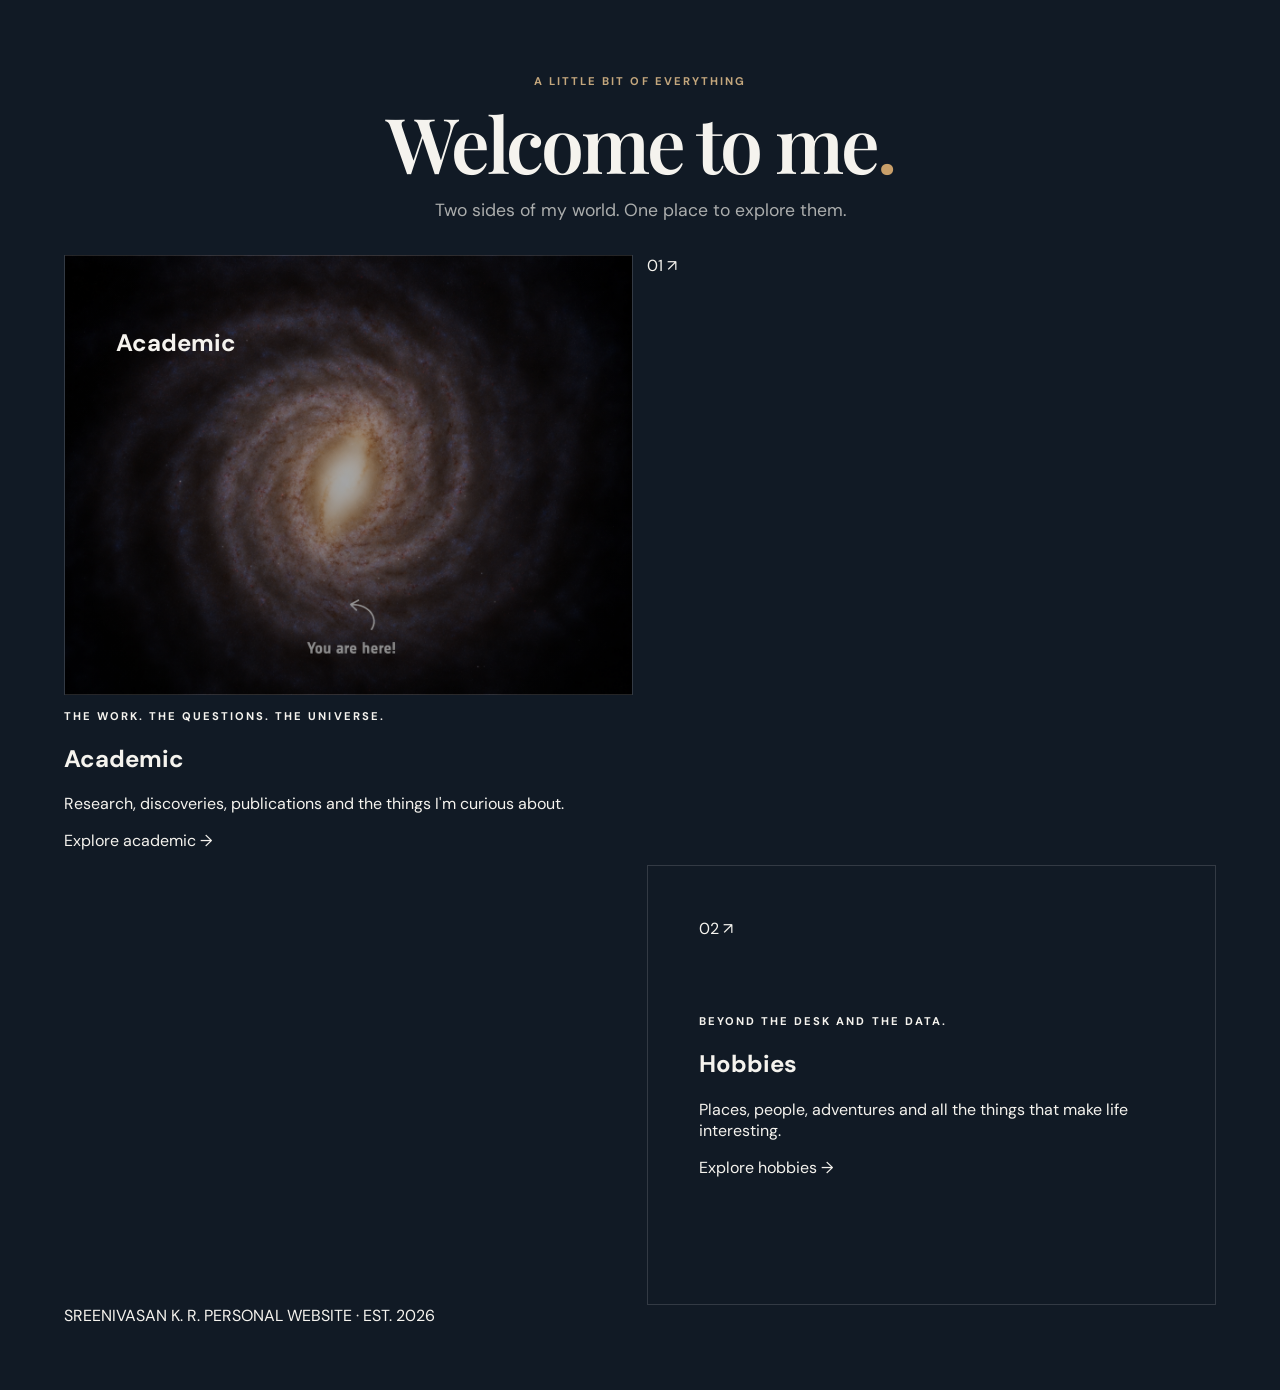
==== index.html @ 17b27338 "Update index.html" ====
<!DOCTYPE html>
<html lang="en">

<head>
    <meta charset="UTF-8">
    <meta name="viewport" content="width=device-width, initial-scale=1.0">

    <title>Welcome to me — Sreenivasan K. R.</title>

    <link rel="preconnect" href="https://fonts.googleapis.com">
    <link rel="preconnect" href="https://fonts.gstatic.com" crossorigin>

    <link href="https://fonts.googleapis.com/css2?family=DM+Sans:wght@400;500;600;700&family=Playfair+Display:wght@500;600&display=swap" rel="stylesheet">

    <link rel="stylesheet" href="style.css">
</head>

<body class="landing">

    <main class="welcome">

        <!-- Welcome heading -->

        <header class="welcome-heading">

            <p class="eyebrow">A little bit of everything</p>

            <h1>Welcome to me<span>.</span></h1>

            <p class="intro">
                Two sides of my world. One place to explore them.
            </p>

        </header>


        <!-- Two main sections -->

        <section class="choices">

            <!-- Academic section -->

            <a class="choice academic-choice" href="academic.html">

                <h2 class="academic-title">Academic</h2>

                </a>

                <div class="choice-top">
                    <span class="choice-number">01</span>
                    <span class="choice-arrow">↗</span>
                </div>

                <div class="choice-copy">

                    <p class="eyebrow">
                        The work. The questions. The universe.
                    </p>

                    <h2>Academic</h2>

                    <p>
                        Research, discoveries, publications
                        and the things I'm curious about.
                    </p>

                    <span class="explore">
                        Explore academic →
                    </span>

                </div>

                <div class="orbit orbit-one"></div>
                <div class="orbit orbit-two"></div>

            </a>


            <!-- Hobbies section -->

            <a class="choice hobbies-choice" href="hobbies.html">

                <div class="choice-top">
                    <span class="choice-number">02</span>
                    <span class="choice-arrow">↗</span>
                </div>

                <div class="choice-copy">

                    <p class="eyebrow">
                        Beyond the desk and the data.
                    </p>

                    <h2>Hobbies</h2>

                    <p>
                        Places, people, adventures and all
                        the things that make life interesting.
                    </p>

                    <span class="explore">
                        Explore hobbies →
                    </span>

                </div>

                <div class="sun"></div>

            </a>

        </section>


        <!-- Footer -->

        <footer class="landing-footer">

            <span>SREENIVASAN K. R.</span>

            <span>PERSONAL WEBSITE · EST. 2026</span>

        </footer>

    </main>

</body>
</html>
---- style.css ----
/* =================================
   GENERAL SETTINGS
================================= */

* {
    box-sizing: border-box;
}

:root {
    --ink: #f5f3ee;
    --muted: rgba(245,243,238,.68);

    --serif: "Playfair Display", Georgia, serif;
    --sans: "DM Sans", Arial, sans-serif;
}

html {
    min-height: 100%;
}

body {
    margin: 0;
    font-family: var(--sans);
}

a {
    color: inherit;
}


/* =================================
   WELCOME PAGE
================================= */

.landing {
    min-height: 100vh;
    color: var(--ink);
    background: #111a25;
}

.welcome {
    max-width: 1500px;
    min-height: 100vh;
    margin: auto;
    padding: clamp(28px,5vw,72px);

    display: flex;
    flex-direction: column;
}


/* Welcome heading */

.welcome-heading {
    text-align: center;
    padding: 10px 0 34px;
}

.eyebrow {
    margin: 0 0 14px;

    font-size: .7rem;
    font-weight: 700;
    letter-spacing: .18em;
    text-transform: uppercase;
}

.welcome-heading .eyebrow {
    color: #c4a77d;
}

.welcome-heading h1 {
    margin: 0;

    font: 600 clamp(2.7rem,6vw,5.2rem)/1.05 var(--serif);

    letter-spacing: -.04em;
}

.welcome-heading h1 span {
    color: #c99f69;
}

.intro {
    margin: 16px 0 0;

    color: var(--muted);

    font-size: clamp(.95rem,1.5vw,1.1rem);
}


/* =================================
   ACADEMIC AND HOBBIES PANELS
================================= */

.choices {
    flex: 1;

    display: grid;
    grid-template-columns: 1fr 1fr;

    min-height: 470px;

    gap: 14px;
}

.choice {
    position: relative;
    isolation: isolate;
    overflow: hidden;

    display: flex;
    flex-direction: column;
    justify-content: space-between;

    min-height: 440px;

    padding: clamp(25px,4vw,54px);

    text-decoration: none;

    border: 1px solid rgba(255,255,255,.14);

    transition: transform .35s ease,
                border-color .35s ease;
}

.choice:hover {
    transform: translateY(-5px);

    border-color: rgba(255,255,255,.5);
}


/* Academic background */

.academic-choice {

    background-image:
        linear-gradient(
            rgba(0, 0, 0, 0.25),
            rgba(0, 0, 0, 0.45)
        ),
        url("./milkyway.jpeg");

    background-size: cover;
    background-position: center;
    background-repeat: no-repeat;

.academic-choice .orbit{
    display: none;
}

/* Hobbies background */

.hobbies-choice {

    background:
        radial-gradient(
            ellipse at 80% 15%,
            rgba(230,177,112,.36),
            transparent 34%
        ),
        linear-gradient(
            135deg,
            #45534c,
            #253a37 70%,
            #1a2c2d
        );

}


/* Panel headings */

.choice-top {

    display: flex;
    justify-content: space-between;

    color: rgba(255,255,255,.62);

    font-size: .78rem;
    letter-spacing: .1em;

}

.choice-arrow {
    font-size: 1.5rem;
    transition: transform .3s;
}

.choice:hover .choice-arrow {
    transform: translate(4px,-4px);
}


/* Panel text */

.choice-copy {
    position: relative;
    z-index: 2;

    max-width: 440px;
}

.choice-copy .eyebrow {
    color: rgba(255,255,255,.66);
}

.choice-copy h2 {

    margin: 0 0 14px;

    font: 500 clamp(2.6rem,5vw,4.5rem)/1 var(--serif);

    letter-spacing: -.035em;

}

.choice-copy > p:not(.eyebrow) {

    max-width: 340px;

    color: rgba(255,255,255,.75);

    line-height: 1.7;

}


/* Explore link */

.explore {

    display: inline-block;

    margin-top: 22px;

    padding-bottom: 7px;

    border-bottom: 1px solid rgba(255,255,255,.55);

    font-size: .85rem;
    font-weight: 600;

}

.explore span {
    margin-left: 12px;
}


/* Decorative elements */

.orbit {

    position: absolute;
    z-index: -1;

    border: 1px solid rgba(207,222,235,.16);

    border-radius: 50%;

    width: 360px;
    height: 360px;

    right: -90px;
    top: 15%;

    transform: rotate(-25deg) scaleY(.45);

}

.orbit-two {

    width: 500px;
    height: 500px;

    right: -160px;
    top: 4%;

}

.sun {

    position: absolute;
    z-index: -1;

    width: 310px;
    height: 310px;

    border-radius: 50%;

    right: -65px;
    top: 12%;

    background:
        radial-gradient(
            circle at 35% 35%,
            rgba(255,226,179,.55),
            rgba(213,155,98,.12) 55%,
            transparent 70%
        );

    filter: blur(1px);

}


/* =================================
   FOOTER
================================= */

.landing-footer {

    display: flex;
    justify-content: space-between;

    gap: 20px;

    padding-top: 25px;

    color: rgba(255,255,255,.42);

    font-size: .62rem;
    letter-spacing: .15em;

}


/* =================================
   INNER PAGES
================================= */

.inner-page {

    min-height: 100vh;

    color: #252c2e;

    background: #f4f1e9;

}

.academic-page {
    --accent: #496b83;
}

.hobbies-page {

    --accent: #8a7657;

    background: #f2eee5;

}


/* Navigation */

.site-nav {

    max-width: 1200px;

    margin: auto;

    padding: 28px 6vw;

    display: flex;
    justify-content: space-between;
    align-items: center;

    border-bottom: 1px solid rgba(37,44,46,.13);

}

.wordmark {

    font: 600 1.2rem var(--serif);

    text-decoration: none;

    letter-spacing: .04em;

}

.wordmark span {
    color: #c99f69;
}

.site-nav div {

    display: flex;

    gap: 28px;

}

.site-nav div a {

    font-size: .83rem;

    text-decoration: none;

    color: #626a68;

}

.site-nav div a[aria-current="page"] {

    color: #1d292d;

    border-bottom: 1px solid var(--accent);

    padding-bottom: 5px;

}


/* =================================
   MAIN CONTENT
================================= */

.inner-main {

    max-width: 1050px;

    margin: auto;

    padding: clamp(55px,9vw,110px) 6vw 70px;

}

.inner-main > .eyebrow {
    color: var(--accent);
}

.inner-main h1 {

    margin: 0 0 24px;

    font: 500 clamp(3.4rem,8vw,6.5rem)/.98 var(--serif);

    letter-spacing: -.05em;

}

.inner-main h1 em {

    color: var(--accent);

    font-weight: 500;

}

.lead {

    max-width: 650px;

    color: #626a68;

    font-size: clamp(1.05rem,2vw,1.25rem);

    line-height: 1.75;

}

.rule {

    height: 1px;

    background: rgba(37,44,46,.16);

    margin: 55px 0 42px;

}


/* =================================
   ACADEMIC CONTENT
================================= */

.content-grid {

    display: grid;

    grid-template-columns: 1fr 1fr;

    gap: 50px 70px;

}

.content-grid article > .eyebrow {

    color: var(--accent);

    font-size: .65rem;

}

.content-grid h2 {

    margin-bottom: 12px;

    font: 500 1.8rem var(--serif);

}

.content-grid article p:not(.eyebrow) {

    color: #69716e;

    line-height: 1.75;

}

.content-grid ul {

    color: #69716e;

    line-height: 2;

}


/* Links */

.text-link {

    display: inline-block;

    color: #405f73;

    text-decoration: none;

    border-bottom: 1px solid #9aa9ae;

    padding-bottom: 4px;

    font-size: .86rem;

}

.link-row {

    display: flex;

    flex-wrap: wrap;

    gap: 18px;

}

.back-link {

    display: inline-block;

    margin-top: 65px;

    color: #333d3d;

    text-decoration: none;

    border-bottom: 1px solid #9aa9ae;

    padding-bottom: 4px;

    font-size: .86rem;

}


/* =================================
   HOBBIES CONTENT
================================= */

.hobby-grid {

    display: grid;

    grid-template-columns: 1fr 1fr;

    gap: 14px;

}

.hobby-card {

    min-height: 220px;

    padding: 28px;

    display: flex;
    flex-direction: column;
    align-items: flex-start;
    justify-content: flex-end;

    background: #e6e1d6;

}

.hobby-card:nth-child(2) {
    background: #dce3dc;
}

.hobby-card:nth-child(3) {
    background: #e6ddd2;
}

.hobby-card:nth-child(4) {
    background: #dfe2e1;
}

.hobby-card > span {

    margin-bottom: auto;

    color: #8b8c7f;

    font-size: .72rem;

    letter-spacing: .12em;

}

.hobby-card h2 {

    margin-top: 28px;

    font: 500 1.8rem var(--serif);

}

.hobby-card p {

    max-width: 340px;

    margin-bottom: 0;

    color: #69716e;

    line-height: 1.75;

}

.small-note {

    margin-top: 30px;

    color: #7a817b;

    font-size: .88rem;

}


/* =================================
   INNER PAGE FOOTER
================================= */

.inner-footer {

    max-width: 1200px;

    margin: auto;

    padding: 25px 6vw 35px;

    display: flex;
    justify-content: space-between;

    color: #858b84;

    font-size: .63rem;

    letter-spacing: .15em;

}


/* =================================
   MOBILE RESPONSIVENESS
================================= */

@media (max-width: 700px) {

    .welcome {
        padding: 34px 18px 22px;
    }

    .welcome-heading {
        padding-bottom: 25px;
    }

    .choices {

        grid-template-columns: 1fr;

        min-height: auto;

    }

    .choice {

        min-height: 340px;

        padding: 26px;

    }

    .landing-footer {
        font-size: .52rem;
    }

    .content-grid,
    .hobby-grid {

        grid-template-columns: 1fr;

        gap: 30px;

    }

    .inner-main {
        padding-top: 65px;
    }

    .site-nav {
        padding: 22px 6vw;
    }

    .site-nav div {
        gap: 16px;
    }

    .inner-footer {
        font-size: .52rem;
    }

}
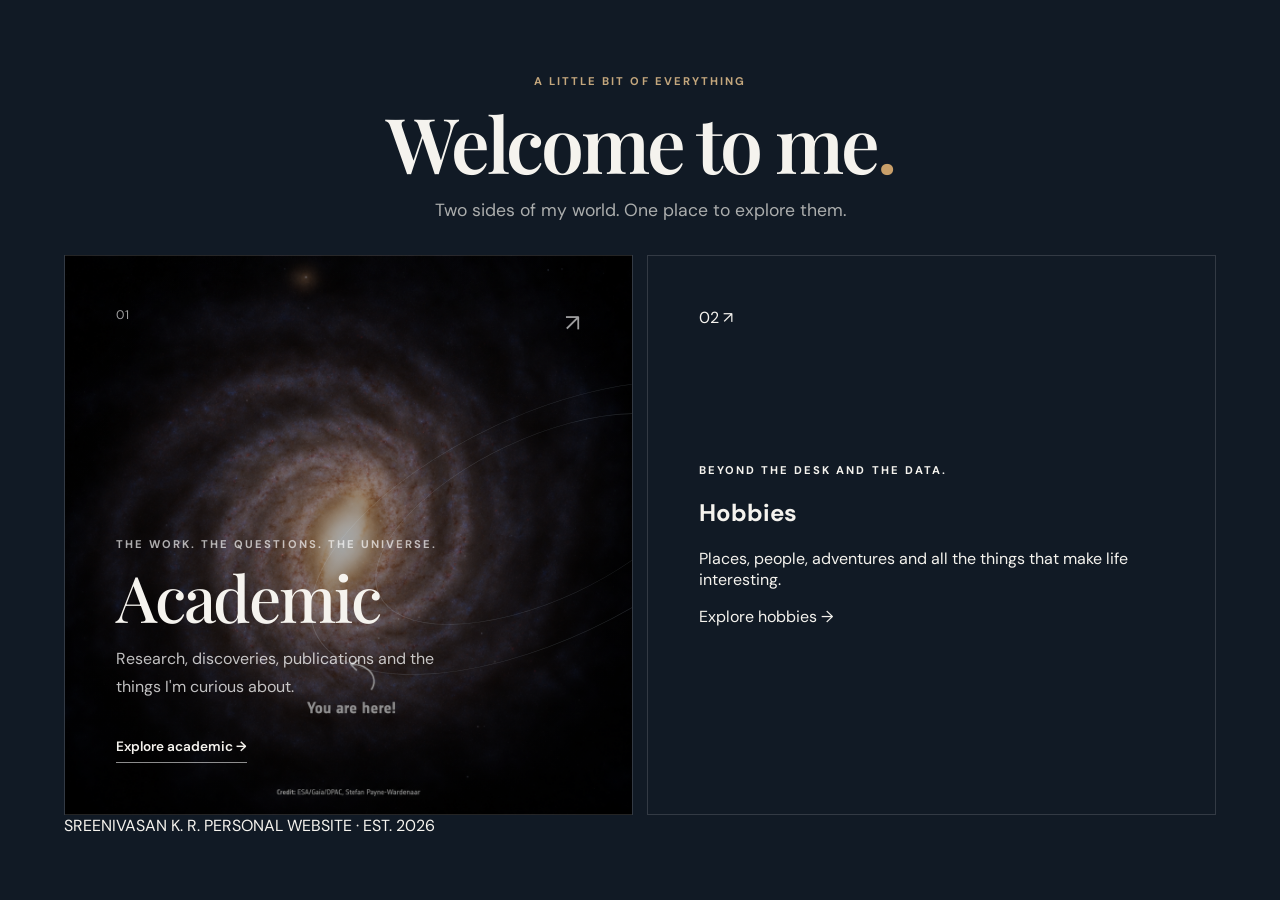
==== commit 9c5b88d1: "Update index.html" ====
--- a/index.html
+++ b/index.html
@@ -40,11 +40,7 @@
 
             <!-- Academic section -->
 
-            <a class="choice academic-choice" href="academic.html">
-
-                <h2 class="academic-title">Academic</h2>
-
-                </a>
+           <a class="choice academic-choice" href="academic.html">
 
                 <div class="choice-top">
                     <span class="choice-number">01</span>
--- a/style.css
+++ b/style.css
@@ -124,12 +124,6 @@
 
     transition: transform .35s ease,
                 border-color .35s ease;
-}
-
-.choice:hover {
-    transform: translateY(-5px);
-
-    border-color: rgba(255,255,255,.5);
 }
 
 
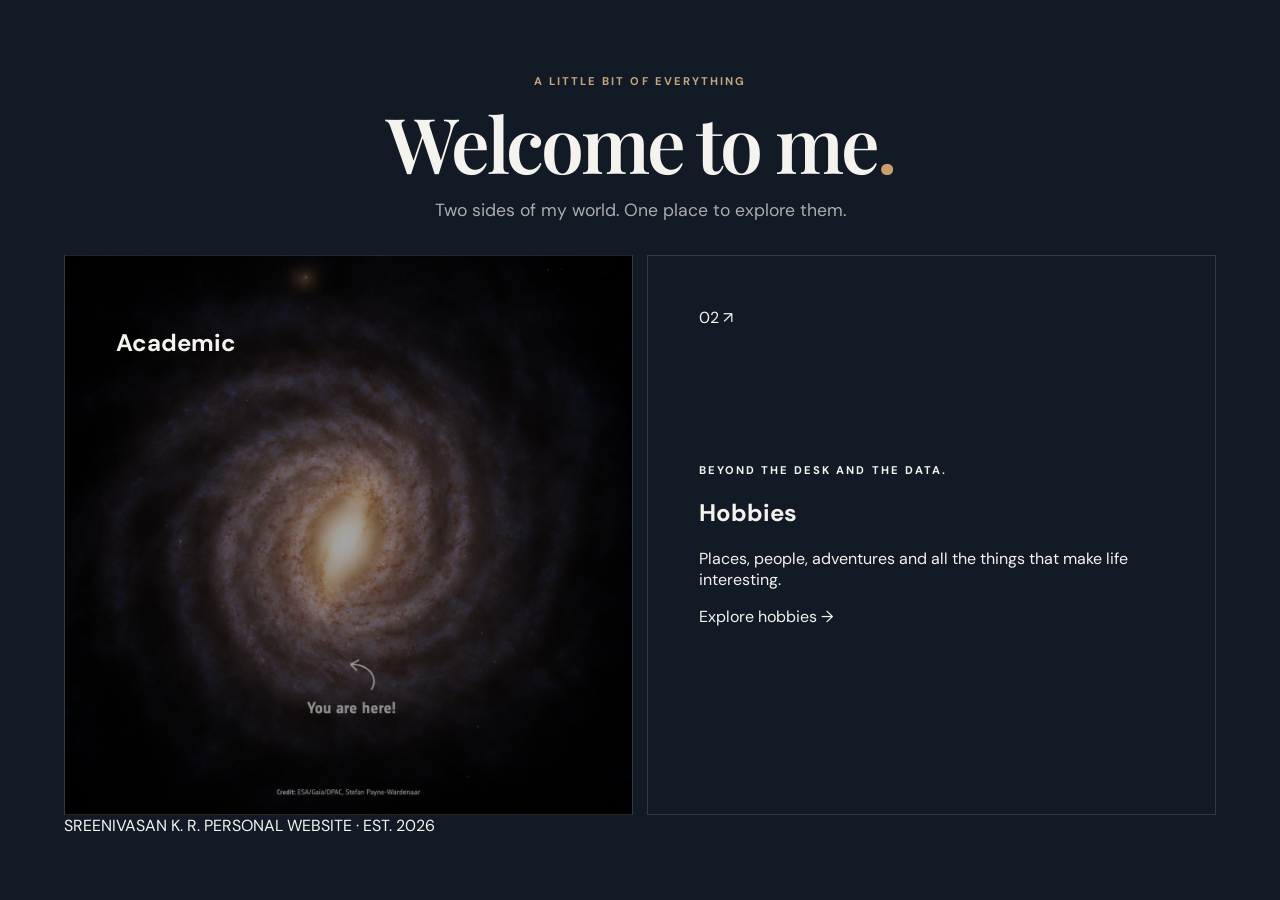
==== commit 02f908d6: "Update index.html" ====
--- a/index.html
+++ b/index.html
@@ -40,34 +40,9 @@
 
             <!-- Academic section -->
 
-           <a class="choice academic-choice" href="academic.html">
+          <a class="choice academic-choice" href="academic.html">
 
-                <div class="choice-top">
-                    <span class="choice-number">01</span>
-                    <span class="choice-arrow">↗</span>
-                </div>
-
-                <div class="choice-copy">
-
-                    <p class="eyebrow">
-                        The work. The questions. The universe.
-                    </p>
-
-                    <h2>Academic</h2>
-
-                    <p>
-                        Research, discoveries, publications
-                        and the things I'm curious about.
-                    </p>
-
-                    <span class="explore">
-                        Explore academic →
-                    </span>
-
-                </div>
-
-                <div class="orbit orbit-one"></div>
-                <div class="orbit orbit-two"></div>
+            <h2 class="academic-title">Academic</h2>
 
             </a>
 
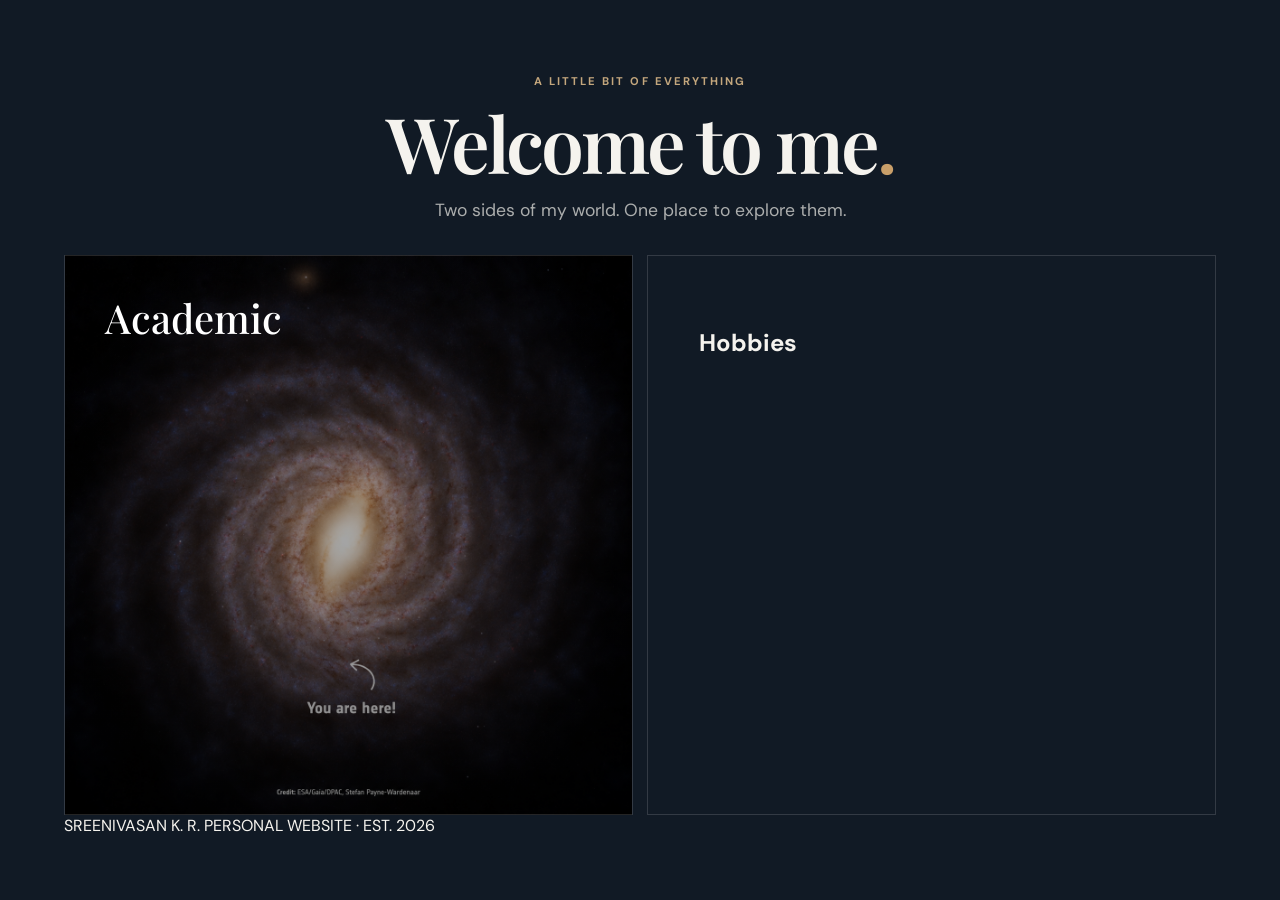
==== commit fdaf8ec6: "Update index.html" ====
--- a/index.html
+++ b/index.html
@@ -49,35 +49,11 @@
 
             <!-- Hobbies section -->
 
-            <a class="choice hobbies-choice" href="hobbies.html">
+           <a class="choice hobbies-choice" href="hobbies.html">
 
-                <div class="choice-top">
-                    <span class="choice-number">02</span>
-                    <span class="choice-arrow">↗</span>
-                </div>
+                <h2 class="hobbies-title">Hobbies</h2>
 
-                <div class="choice-copy">
-
-                    <p class="eyebrow">
-                        Beyond the desk and the data.
-                    </p>
-
-                    <h2>Hobbies</h2>
-
-                    <p>
-                        Places, people, adventures and all
-                        the things that make life interesting.
-                    </p>
-
-                    <span class="explore">
-                        Explore hobbies →
-                    </span>
-
-                </div>
-
-                <div class="sun"></div>
-
-            </a>
+        </a>
 
         </section>
 
--- a/style.css
+++ b/style.css
@@ -145,7 +145,24 @@
 .academic-choice .orbit{
     display: none;
 }
-
+.academic-title {
+    position: absolute;
+    top: 35px;
+    left: 40px;
+
+    margin: 0;
+
+    font-family: var(--serif);
+    font-size: 2.5rem;
+    font-weight: 500;
+    color: white;
+
+    z-index: 2;
+}
+
+.academic-choice .orbit {
+    display: none;
+}
 /* Hobbies background */
 
 .hobbies-choice {
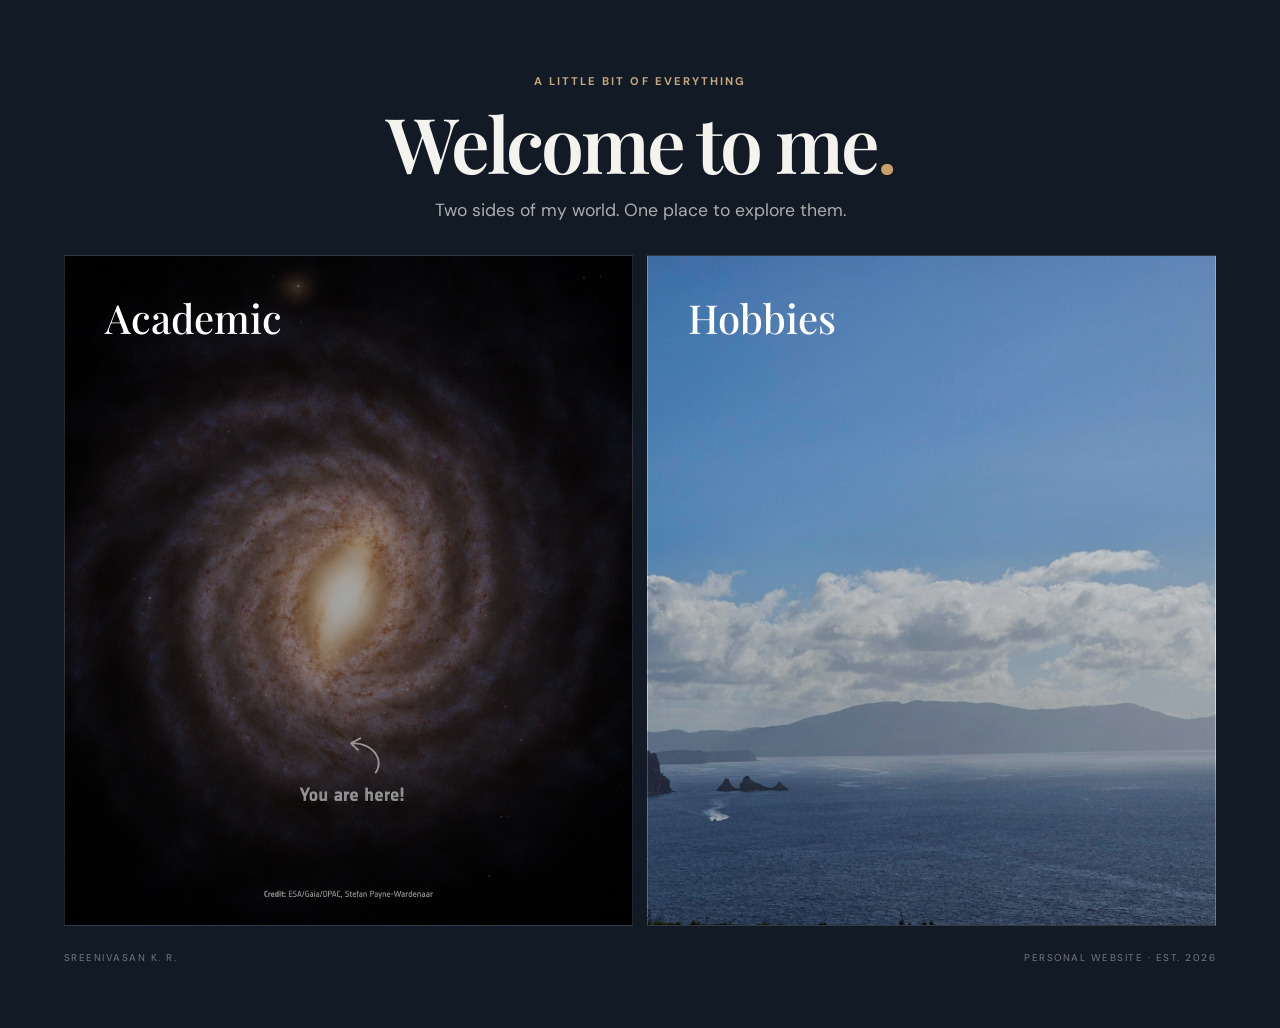
==== commit e447ffdb: "Update index.html" ====
--- a/index.html
+++ b/index.html
@@ -19,8 +19,6 @@
 
     <main class="welcome">
 
-        <!-- Welcome heading -->
-
         <header class="welcome-heading">
 
             <p class="eyebrow">A little bit of everything</p>
@@ -33,32 +31,21 @@
 
         </header>
 
-
-        <!-- Two main sections -->
-
         <section class="choices">
 
-            <!-- Academic section -->
+            <!-- Academic -->
 
-          <a class="choice academic-choice" href="academic.html">
-
-            <h2 class="academic-title">Academic</h2>
-
+            <a class="choice academic-choice" href="academic.html">
+                <h2 class="academic-title">Academic</h2>
             </a>
 
+            <!-- Hobbies -->
 
-            <!-- Hobbies section -->
-
-           <a class="choice hobbies-choice" href="hobbies.html">
-
+            <a class="choice hobbies-choice" href="hobbies.html">
                 <h2 class="hobbies-title">Hobbies</h2>
-
-        </a>
+            </a>
 
         </section>
-
-
-        <!-- Footer -->
 
         <footer class="landing-footer">
 
--- a/style.css
+++ b/style.css
@@ -1,3 +1,4 @@
+```css
 /* =================================
    GENERAL SETTINGS
 ================================= */
@@ -126,8 +127,16 @@
                 border-color .35s ease;
 }
 
-
-/* Academic background */
+.choice:hover {
+    transform: translateY(-5px);
+
+    border-color: rgba(255,255,255,.5);
+}
+
+
+/* =================================
+   ACADEMIC BACKGROUND
+================================= */
 
 .academic-choice {
 
@@ -142,11 +151,15 @@
     background-position: center;
     background-repeat: no-repeat;
 
-.academic-choice .orbit{
-    display: none;
-}
+}
+
+
+/* Academic heading */
+
 .academic-title {
+
     position: absolute;
+
     top: 35px;
     left: 40px;
 
@@ -155,180 +168,72 @@
     font-family: var(--serif);
     font-size: 2.5rem;
     font-weight: 500;
+
     color: white;
 
     z-index: 2;
-}
+
+}
+
+
+/* Remove decorative orbits */
 
 .academic-choice .orbit {
     display: none;
 }
-/* Hobbies background */
+
+
+/* =================================
+   HOBBIES BACKGROUND
+================================= */
 
 .hobbies-choice {
 
-    background:
-        radial-gradient(
-            ellipse at 80% 15%,
-            rgba(230,177,112,.36),
-            transparent 34%
+    background-image:
+        linear-gradient(
+            rgba(0, 0, 0, 0.15),
+            rgba(0, 0, 0, 0.25)
         ),
-        linear-gradient(
-            135deg,
-            #45534c,
-            #253a37 70%,
-            #1a2c2d
-        );
-
-}
-
-
-/* Panel headings */
-
-.choice-top {
+        url("./3capes.jpeg");
+
+    background-size: cover;
+    background-position: center;
+    background-repeat: no-repeat;
+
+}
+
+
+/* Hobbies heading */
+
+.hobbies-title {
+
+    position: absolute;
+
+    top: 35px;
+    left: 40px;
+
+    margin: 0;
+
+    font-family: var(--serif);
+    font-size: 2.5rem;
+    font-weight: 500;
+
+    color: white;
+
+    z-index: 2;
+
+}
+
+
+/* =================================
+   FOOTER
+================================= */
+
+.landing-footer {
 
     display: flex;
     justify-content: space-between;
 
-    color: rgba(255,255,255,.62);
-
-    font-size: .78rem;
-    letter-spacing: .1em;
-
-}
-
-.choice-arrow {
-    font-size: 1.5rem;
-    transition: transform .3s;
-}
-
-.choice:hover .choice-arrow {
-    transform: translate(4px,-4px);
-}
-
-
-/* Panel text */
-
-.choice-copy {
-    position: relative;
-    z-index: 2;
-
-    max-width: 440px;
-}
-
-.choice-copy .eyebrow {
-    color: rgba(255,255,255,.66);
-}
-
-.choice-copy h2 {
-
-    margin: 0 0 14px;
-
-    font: 500 clamp(2.6rem,5vw,4.5rem)/1 var(--serif);
-
-    letter-spacing: -.035em;
-
-}
-
-.choice-copy > p:not(.eyebrow) {
-
-    max-width: 340px;
-
-    color: rgba(255,255,255,.75);
-
-    line-height: 1.7;
-
-}
-
-
-/* Explore link */
-
-.explore {
-
-    display: inline-block;
-
-    margin-top: 22px;
-
-    padding-bottom: 7px;
-
-    border-bottom: 1px solid rgba(255,255,255,.55);
-
-    font-size: .85rem;
-    font-weight: 600;
-
-}
-
-.explore span {
-    margin-left: 12px;
-}
-
-
-/* Decorative elements */
-
-.orbit {
-
-    position: absolute;
-    z-index: -1;
-
-    border: 1px solid rgba(207,222,235,.16);
-
-    border-radius: 50%;
-
-    width: 360px;
-    height: 360px;
-
-    right: -90px;
-    top: 15%;
-
-    transform: rotate(-25deg) scaleY(.45);
-
-}
-
-.orbit-two {
-
-    width: 500px;
-    height: 500px;
-
-    right: -160px;
-    top: 4%;
-
-}
-
-.sun {
-
-    position: absolute;
-    z-index: -1;
-
-    width: 310px;
-    height: 310px;
-
-    border-radius: 50%;
-
-    right: -65px;
-    top: 12%;
-
-    background:
-        radial-gradient(
-            circle at 35% 35%,
-            rgba(255,226,179,.55),
-            rgba(213,155,98,.12) 55%,
-            transparent 70%
-        );
-
-    filter: blur(1px);
-
-}
-
-
-/* =================================
-   FOOTER
-================================= */
-
-.landing-footer {
-
-    display: flex;
-    justify-content: space-between;
-
     gap: 20px;
 
     padding-top: 25px;
@@ -351,402 +256,4 @@
 
     color: #252c2e;
 
-    background: #f4f1e9;
-
-}
-
-.academic-page {
-    --accent: #496b83;
-}
-
-.hobbies-page {
-
-    --accent: #8a7657;
-
-    background: #f2eee5;
-
-}
-
-
-/* Navigation */
-
-.site-nav {
-
-    max-width: 1200px;
-
-    margin: auto;
-
-    padding: 28px 6vw;
-
-    display: flex;
-    justify-content: space-between;
-    align-items: center;
-
-    border-bottom: 1px solid rgba(37,44,46,.13);
-
-}
-
-.wordmark {
-
-    font: 600 1.2rem var(--serif);
-
-    text-decoration: none;
-
-    letter-spacing: .04em;
-
-}
-
-.wordmark span {
-    color: #c99f69;
-}
-
-.site-nav div {
-
-    display: flex;
-
-    gap: 28px;
-
-}
-
-.site-nav div a {
-
-    font-size: .83rem;
-
-    text-decoration: none;
-
-    color: #626a68;
-
-}
-
-.site-nav div a[aria-current="page"] {
-
-    color: #1d292d;
-
-    border-bottom: 1px solid var(--accent);
-
-    padding-bottom: 5px;
-
-}
-
-
-/* =================================
-   MAIN CONTENT
-================================= */
-
-.inner-main {
-
-    max-width: 1050px;
-
-    margin: auto;
-
-    padding: clamp(55px,9vw,110px) 6vw 70px;
-
-}
-
-.inner-main > .eyebrow {
-    color: var(--accent);
-}
-
-.inner-main h1 {
-
-    margin: 0 0 24px;
-
-    font: 500 clamp(3.4rem,8vw,6.5rem)/.98 var(--serif);
-
-    letter-spacing: -.05em;
-
-}
-
-.inner-main h1 em {
-
-    color: var(--accent);
-
-    font-weight: 500;
-
-}
-
-.lead {
-
-    max-width: 650px;
-
-    color: #626a68;
-
-    font-size: clamp(1.05rem,2vw,1.25rem);
-
-    line-height: 1.75;
-
-}
-
-.rule {
-
-    height: 1px;
-
-    background: rgba(37,44,46,.16);
-
-    margin: 55px 0 42px;
-
-}
-
-
-/* =================================
-   ACADEMIC CONTENT
-================================= */
-
-.content-grid {
-
-    display: grid;
-
-    grid-template-columns: 1fr 1fr;
-
-    gap: 50px 70px;
-
-}
-
-.content-grid article > .eyebrow {
-
-    color: var(--accent);
-
-    font-size: .65rem;
-
-}
-
-.content-grid h2 {
-
-    margin-bottom: 12px;
-
-    font: 500 1.8rem var(--serif);
-
-}
-
-.content-grid article p:not(.eyebrow) {
-
-    color: #69716e;
-
-    line-height: 1.75;
-
-}
-
-.content-grid ul {
-
-    color: #69716e;
-
-    line-height: 2;
-
-}
-
-
-/* Links */
-
-.text-link {
-
-    display: inline-block;
-
-    color: #405f73;
-
-    text-decoration: none;
-
-    border-bottom: 1px solid #9aa9ae;
-
-    padding-bottom: 4px;
-
-    font-size: .86rem;
-
-}
-
-.link-row {
-
-    display: flex;
-
-    flex-wrap: wrap;
-
-    gap: 18px;
-
-}
-
-.back-link {
-
-    display: inline-block;
-
-    margin-top: 65px;
-
-    color: #333d3d;
-
-    text-decoration: none;
-
-    border-bottom: 1px solid #9aa9ae;
-
-    padding-bottom: 4px;
-
-    font-size: .86rem;
-
-}
-
-
-/* =================================
-   HOBBIES CONTENT
-================================= */
-
-.hobby-grid {
-
-    display: grid;
-
-    grid-template-columns: 1fr 1fr;
-
-    gap: 14px;
-
-}
-
-.hobby-card {
-
-    min-height: 220px;
-
-    padding: 28px;
-
-    display: flex;
-    flex-direction: column;
-    align-items: flex-start;
-    justify-content: flex-end;
-
-    background: #e6e1d6;
-
-}
-
-.hobby-card:nth-child(2) {
-    background: #dce3dc;
-}
-
-.hobby-card:nth-child(3) {
-    background: #e6ddd2;
-}
-
-.hobby-card:nth-child(4) {
-    background: #dfe2e1;
-}
-
-.hobby-card > span {
-
-    margin-bottom: auto;
-
-    color: #8b8c7f;
-
-    font-size: .72rem;
-
-    letter-spacing: .12em;
-
-}
-
-.hobby-card h2 {
-
-    margin-top: 28px;
-
-    font: 500 1.8rem var(--serif);
-
-}
-
-.hobby-card p {
-
-    max-width: 340px;
-
-    margin-bottom: 0;
-
-    color: #69716e;
-
-    line-height: 1.75;
-
-}
-
-.small-note {
-
-    margin-top: 30px;
-
-    color: #7a817b;
-
-    font-size: .88rem;
-
-}
-
-
-/* =================================
-   INNER PAGE FOOTER
-================================= */
-
-.inner-footer {
-
-    max-width: 1200px;
-
-    margin: auto;
-
-    padding: 25px 6vw 35px;
-
-    display: flex;
-    justify-content: space-between;
-
-    color: #858b84;
-
-    font-size: .63rem;
-
-    letter-spacing: .15em;
-
-}
-
-
-/* =================================
-   MOBILE RESPONSIVENESS
-================================= */
-
-@media (max-width: 700px) {
-
-    .welcome {
-        padding: 34px 18px 22px;
-    }
-
-    .welcome-heading {
-        padding-bottom: 25px;
-    }
-
-    .choices {
-
-        grid-template-columns: 1fr;
-
-        min-height: auto;
-
-    }
-
-    .choice {
-
-        min-height: 340px;
-
-        padding: 26px;
-
-    }
-
-    .landing-footer {
-        font-size: .52rem;
-    }
-
-    .content-grid,
-    .hobby-grid {
-
-        grid-template-columns: 1fr;
-
-        gap: 30px;
-
-    }
-
-    .inner-main {
-        padding-top: 65px;
-    }
-
-    .site-nav {
-        padding: 22px 6vw;
-    }
-
-    .site-nav div {
-        gap: 16px;
-    }
-
-    .inner-footer {
-        font-size: .52rem;
-    }
-
-}
+    background: #f
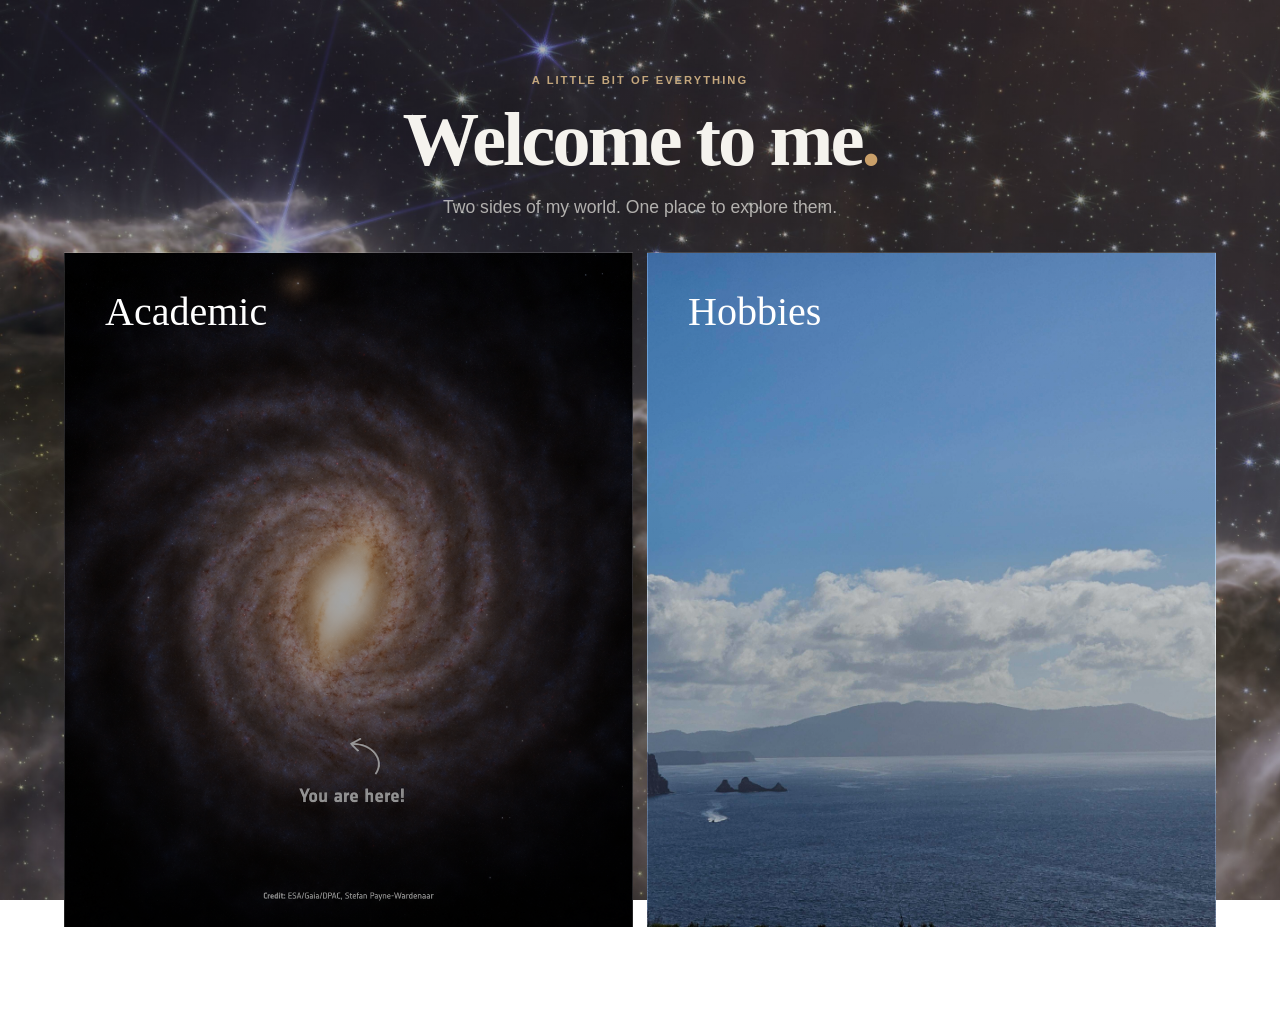
==== commit 8bd1097f: "Update index.html" ====
--- a/index.html
+++ b/index.html
@@ -10,8 +10,8 @@
     <link rel="preconnect" href="https://fonts.googleapis.com">
     <link rel="preconnect" href="https://fonts.gstatic.com" crossorigin>
 
-    <link href="https://fonts.googleapis.com/css2?family=DM+Sans:wght@400;500;600;700&family=Playfair+Display:wght@500;600&display=swap" rel="stylesheet">
-
+    <link href="https://fonts.googleapis.com/css2?family=Outfit:wght@400;500;600;700;800&display=swap" rel="stylesheet">
+    
     <link rel="stylesheet" href="style.css">
 </head>
 
--- a/style.css
+++ b/style.css
@@ -36,7 +36,18 @@
 .landing {
     min-height: 100vh;
     color: var(--ink);
-    background: #111a25;
+
+    background-image:
+        linear-gradient(
+            rgba(0, 0, 0, 0.30),
+            rgba(0, 0, 0, 0.30)
+        ),
+        url("./webb.jpg");
+
+    background-size: cover;
+    background-position: center;
+    background-repeat: no-repeat;
+    background-attachment: fixed;
 }
 
 .welcome {
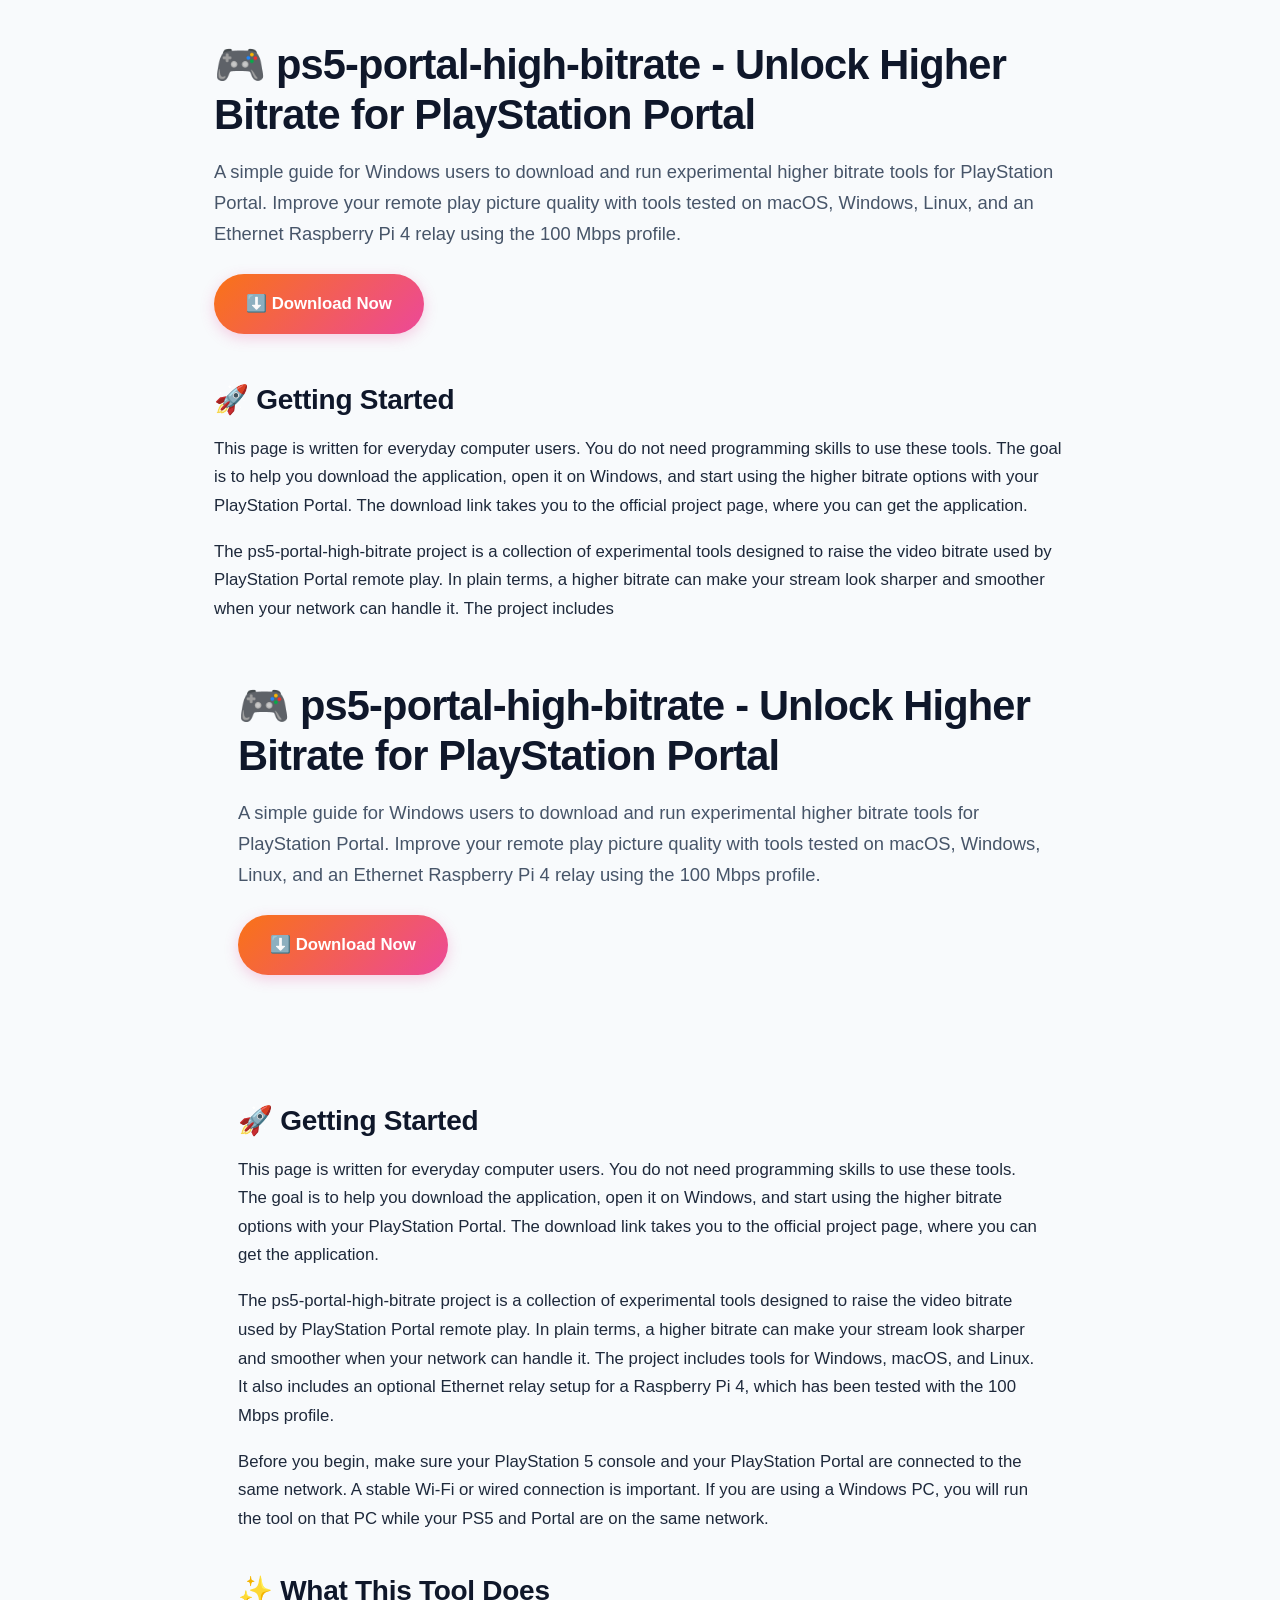
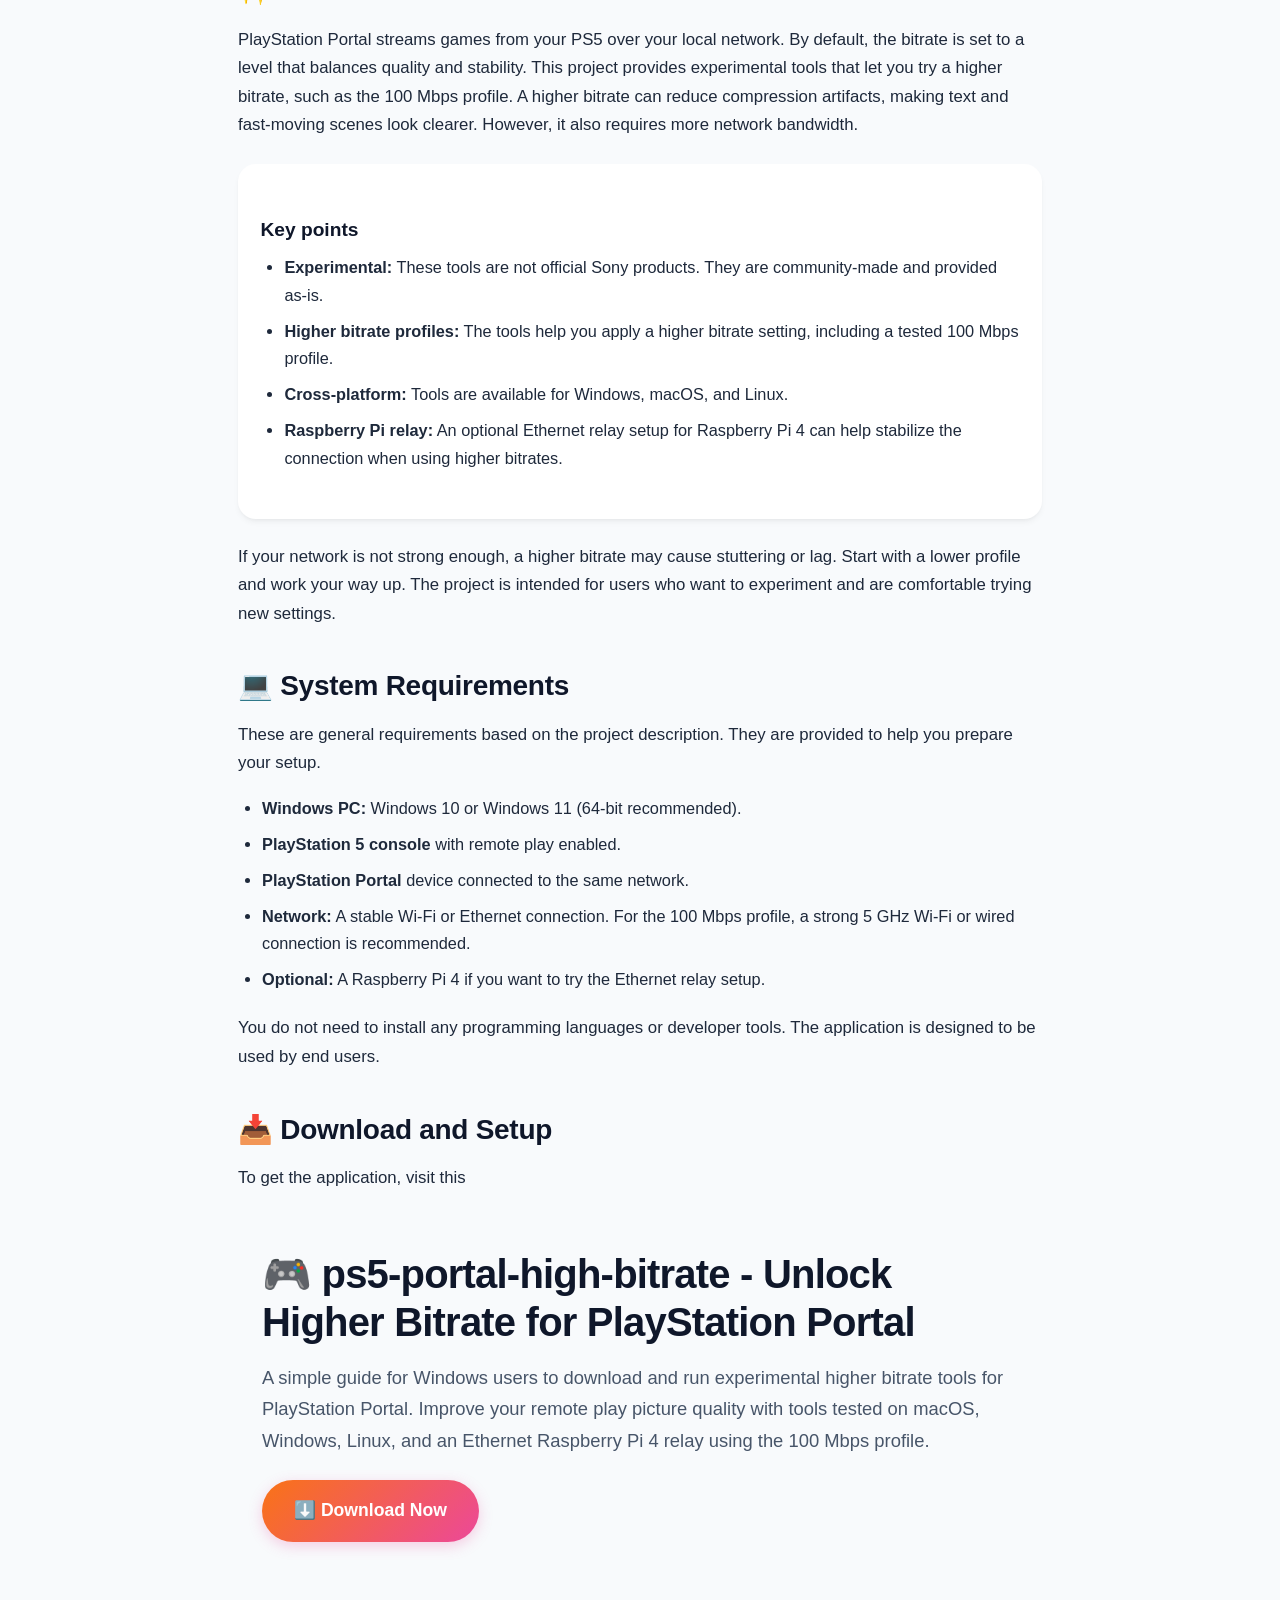
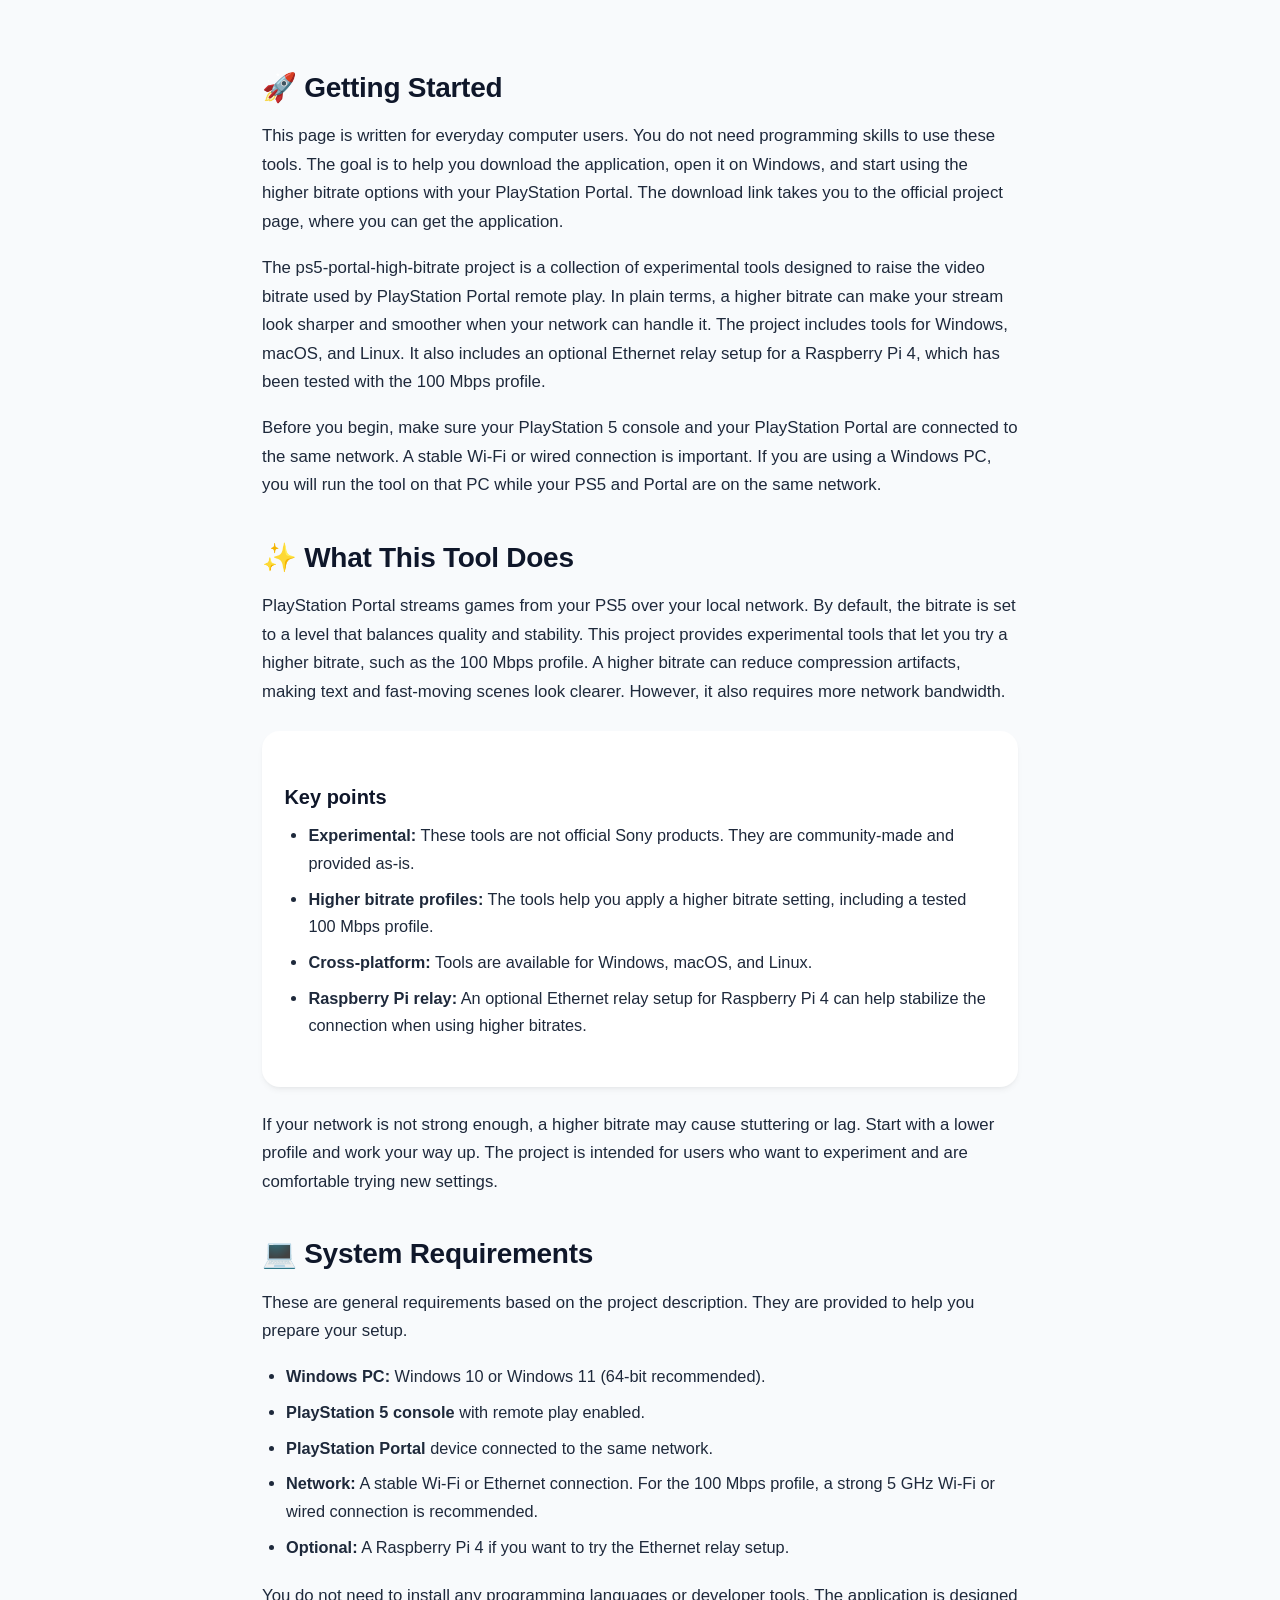
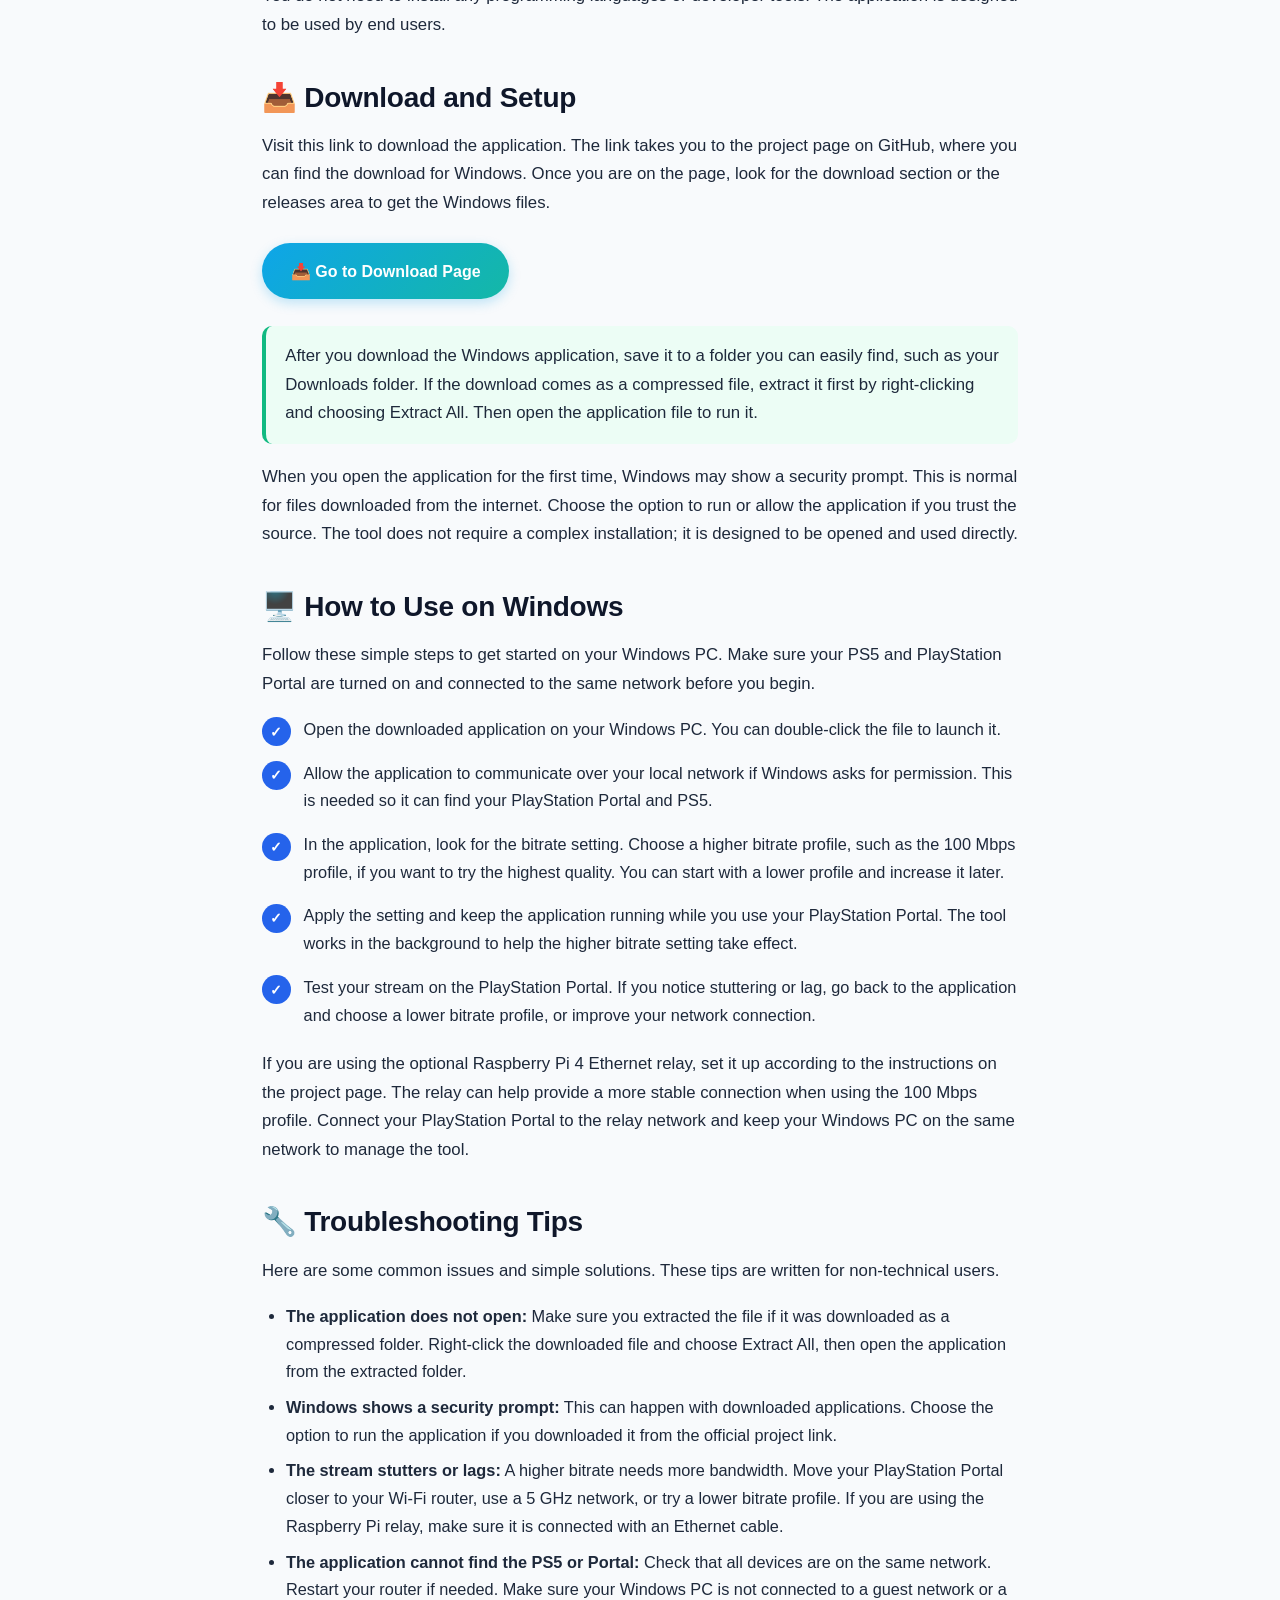
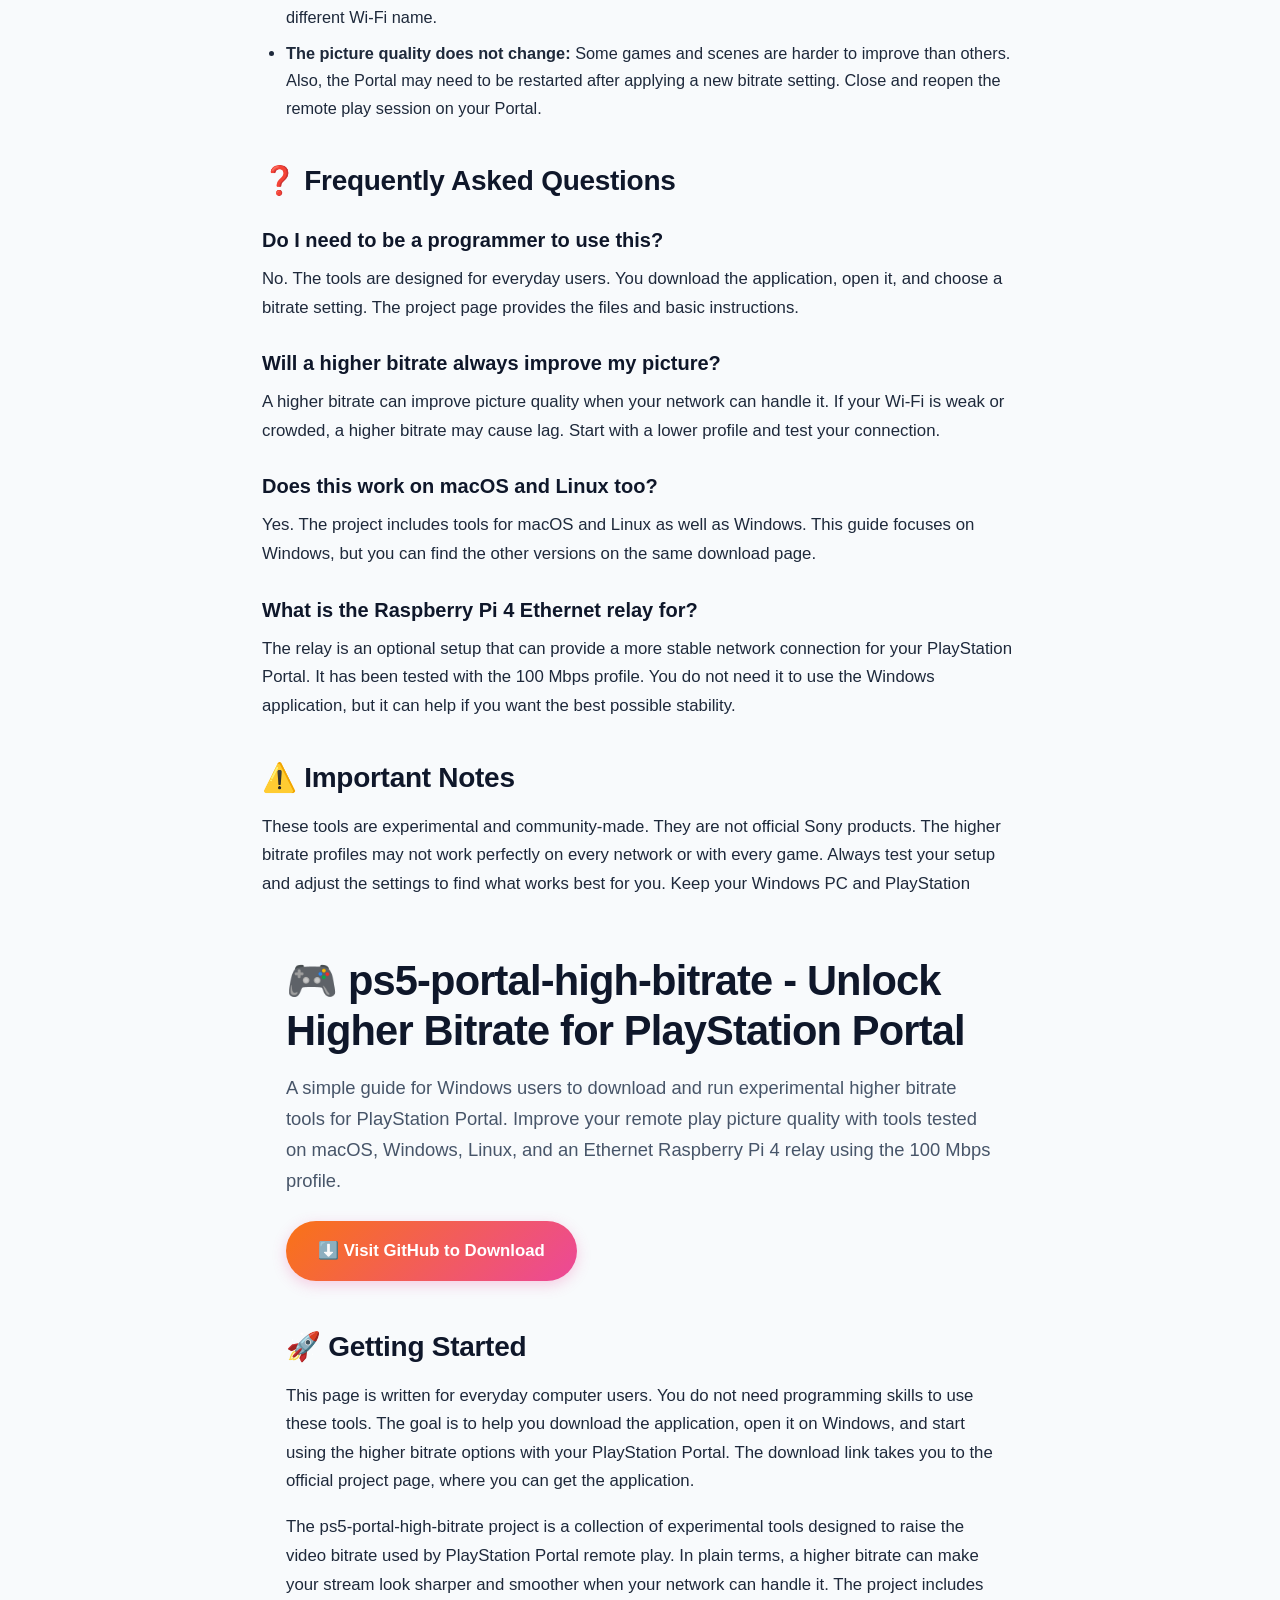
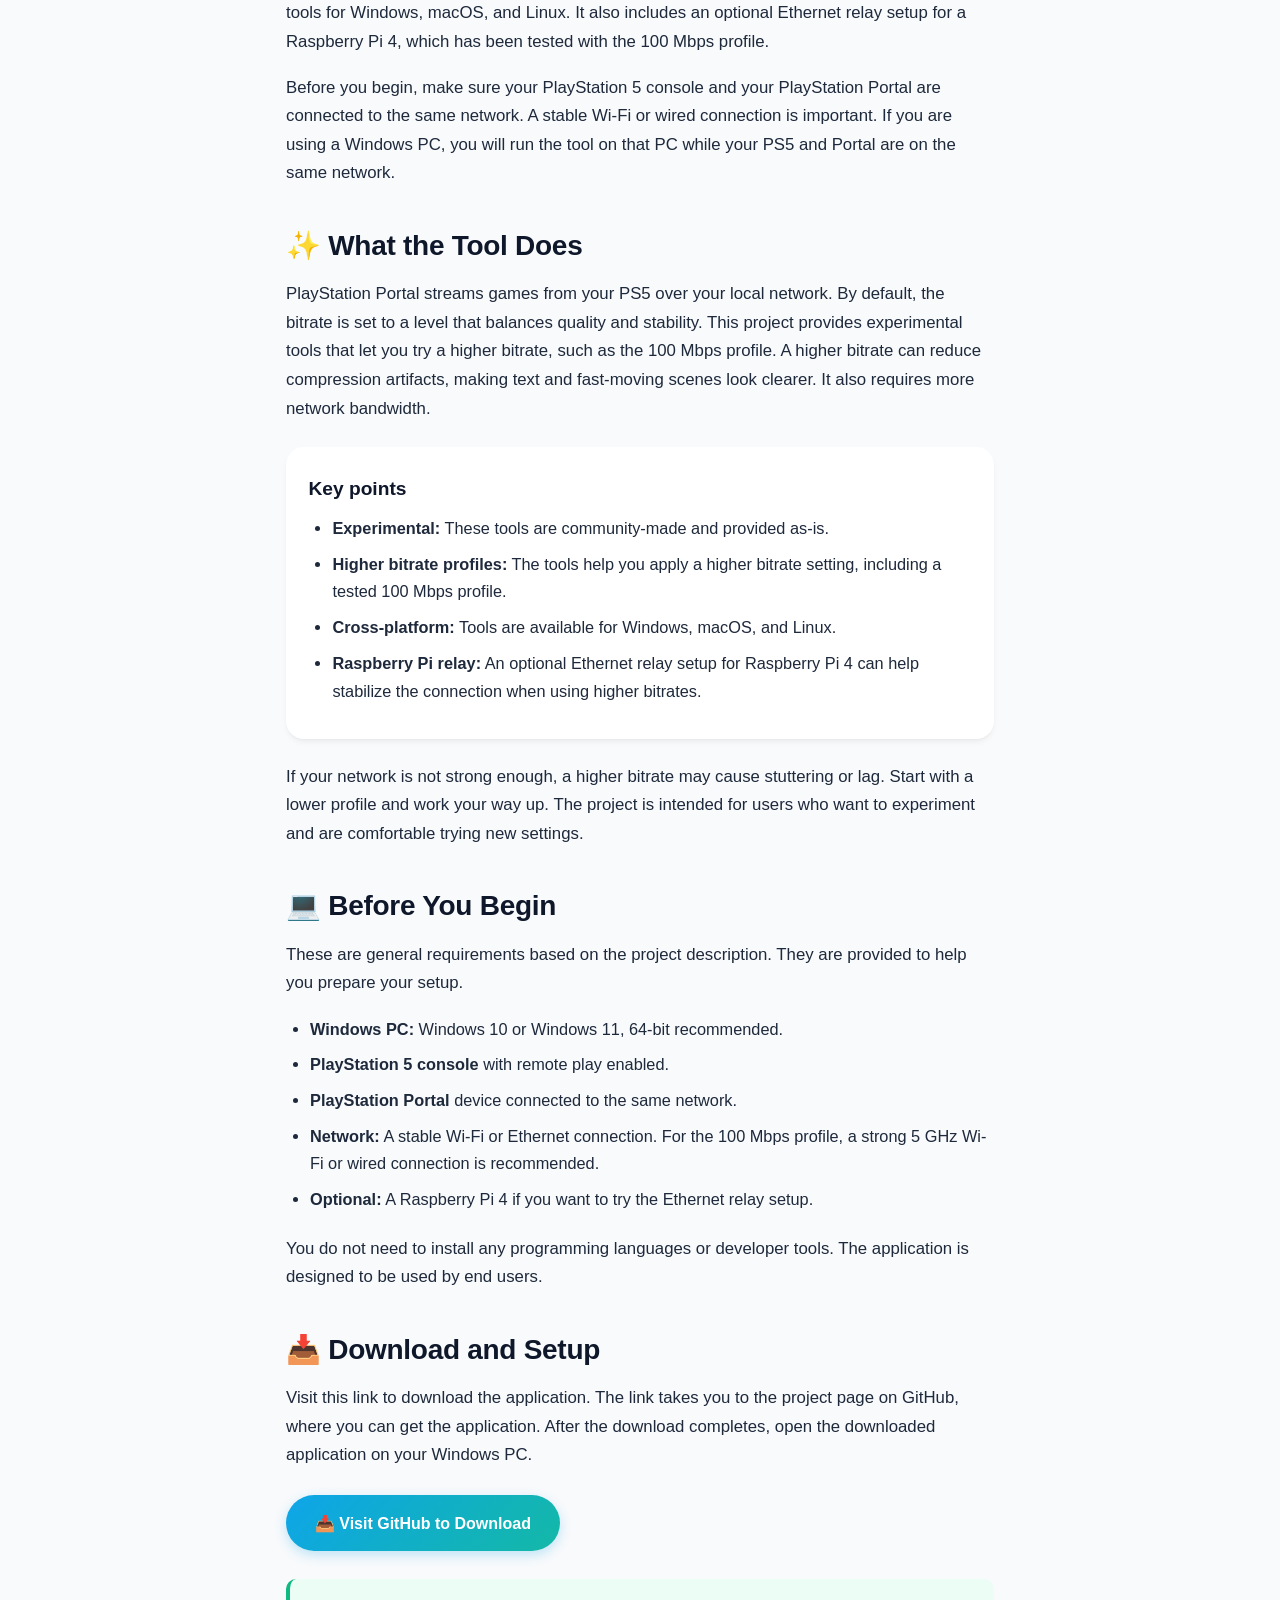
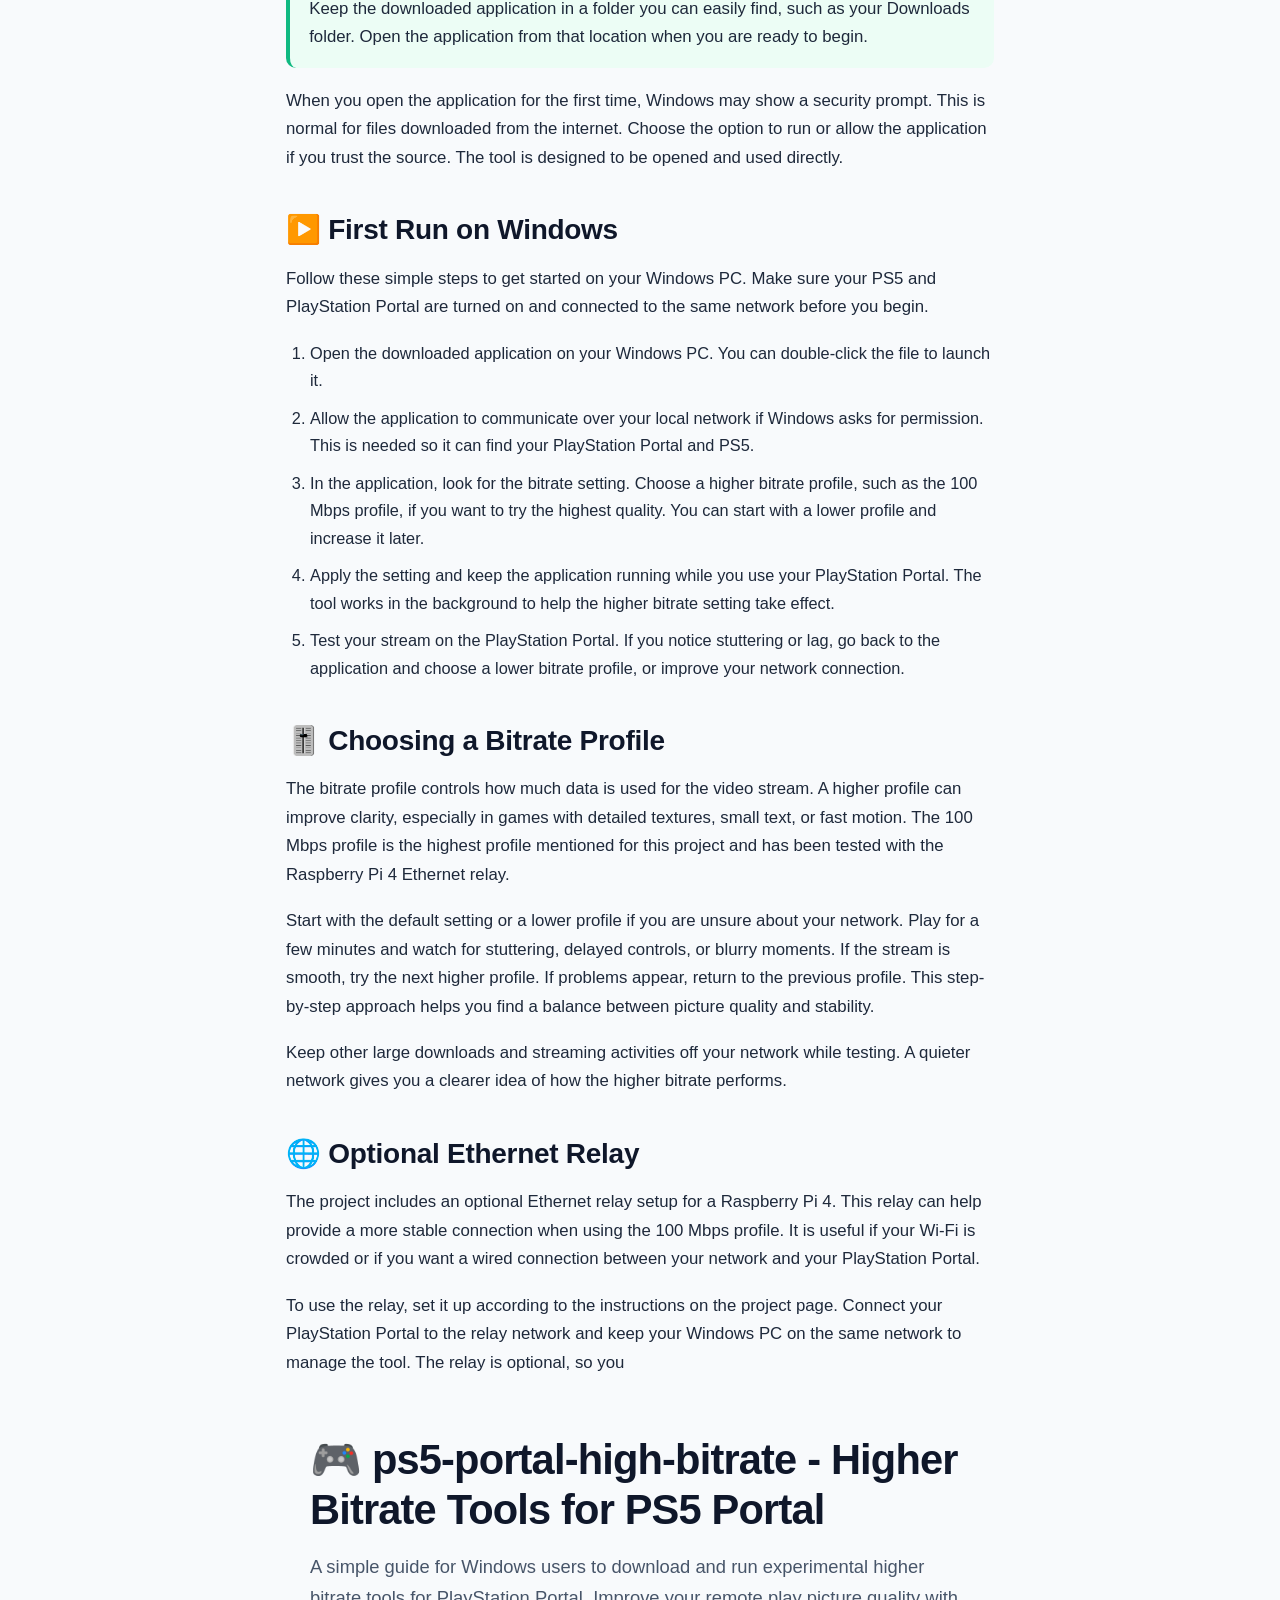
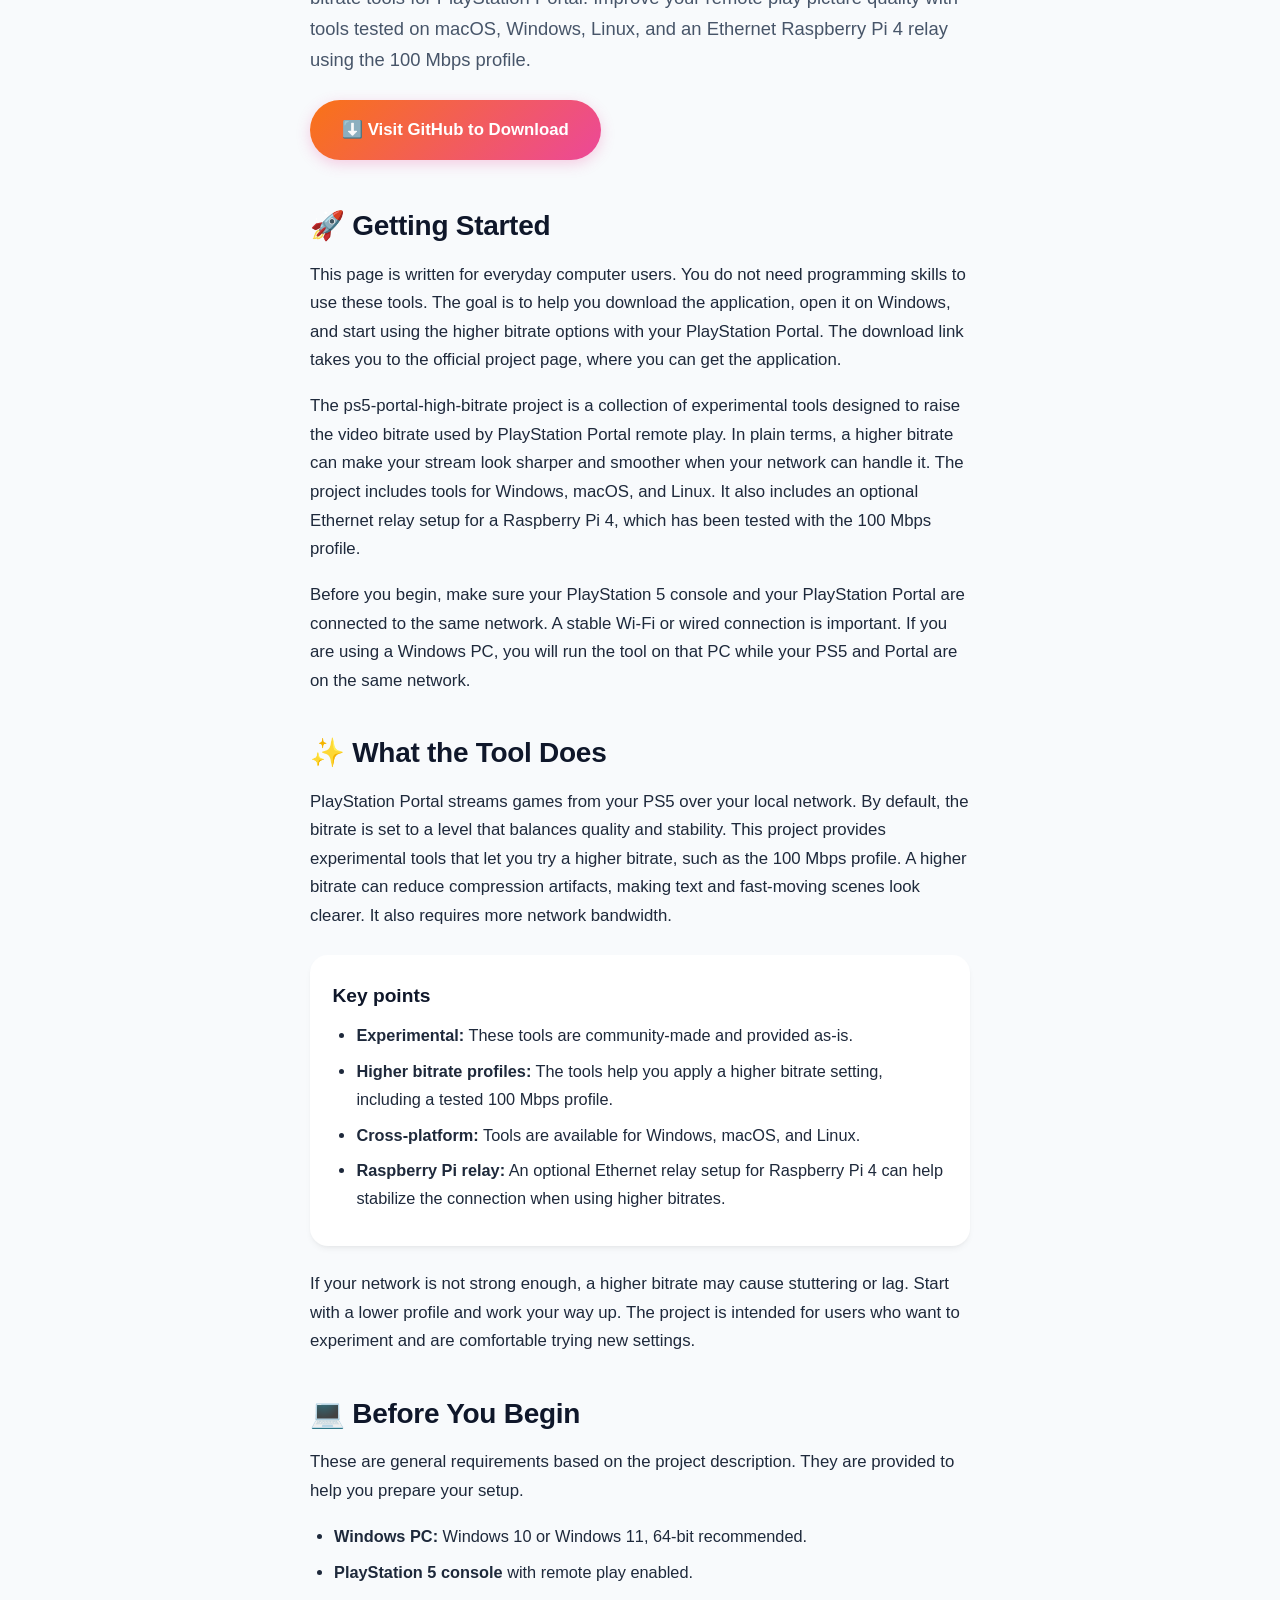
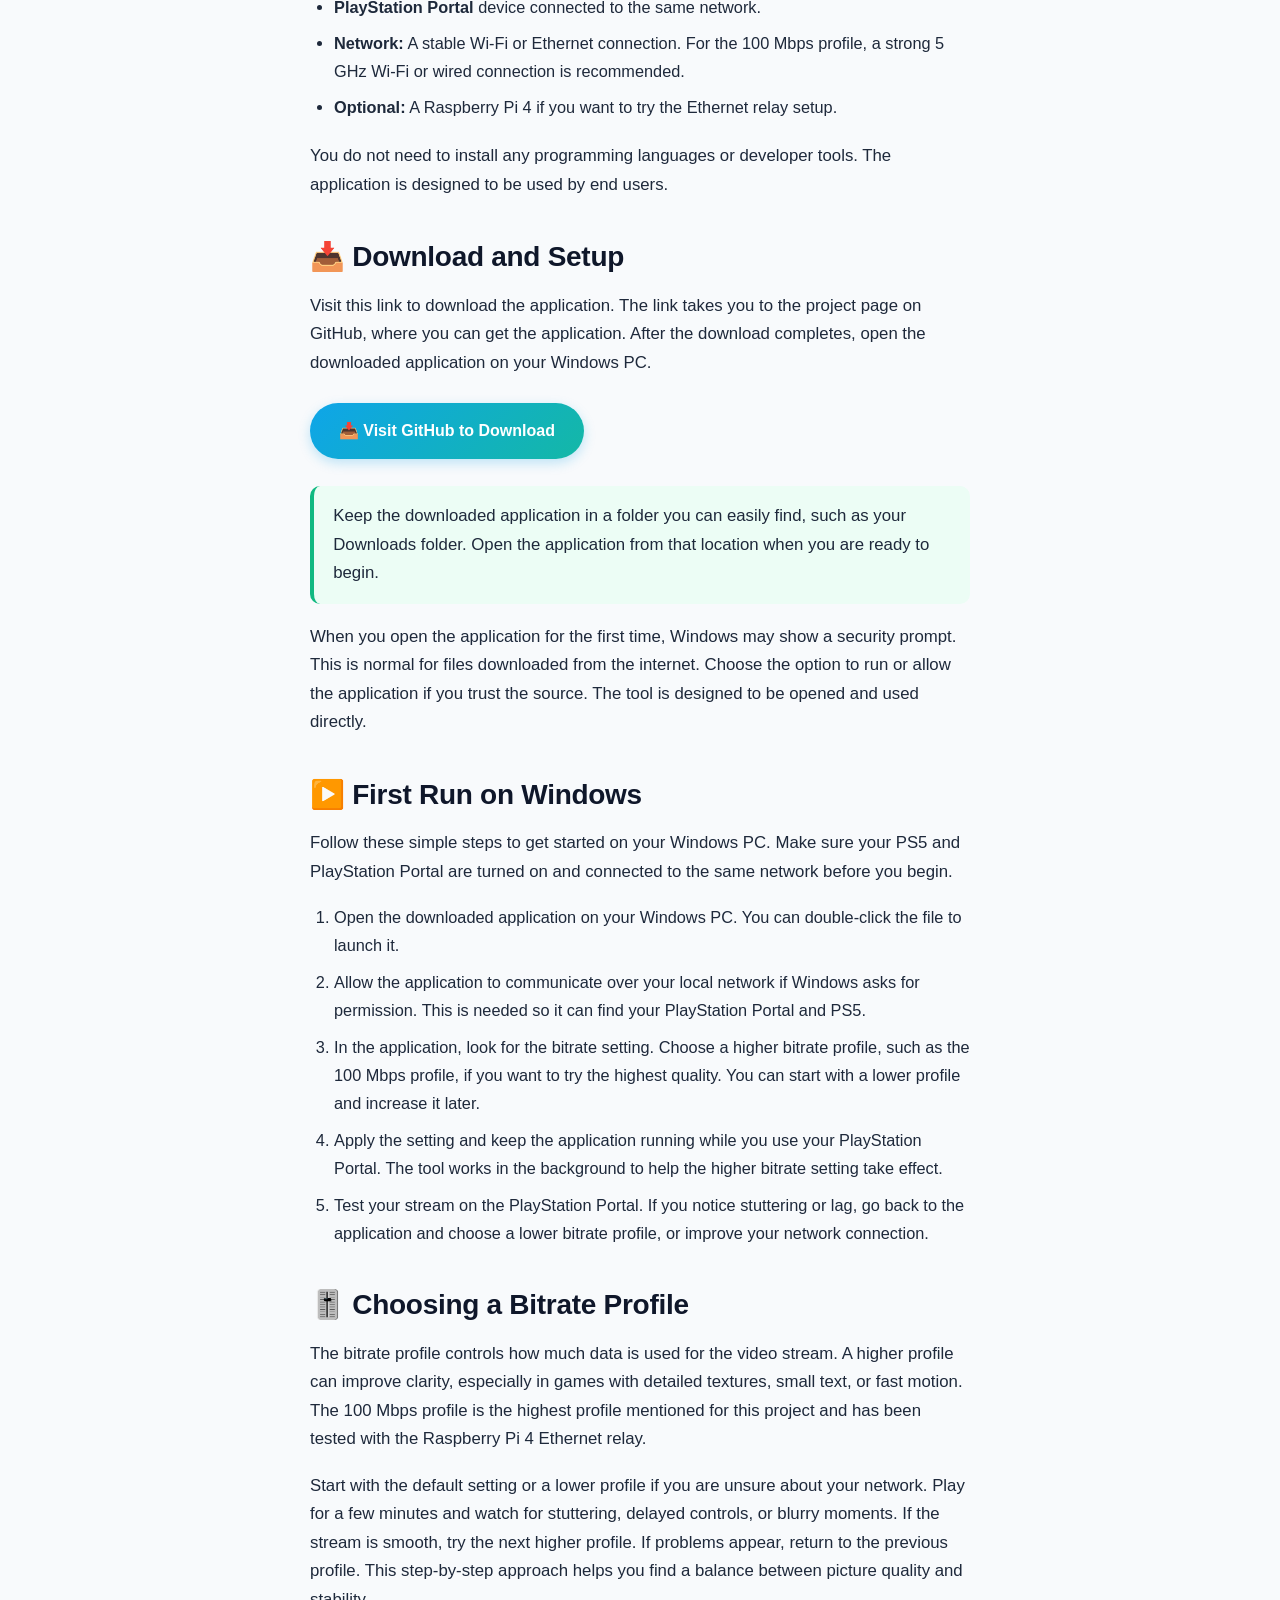
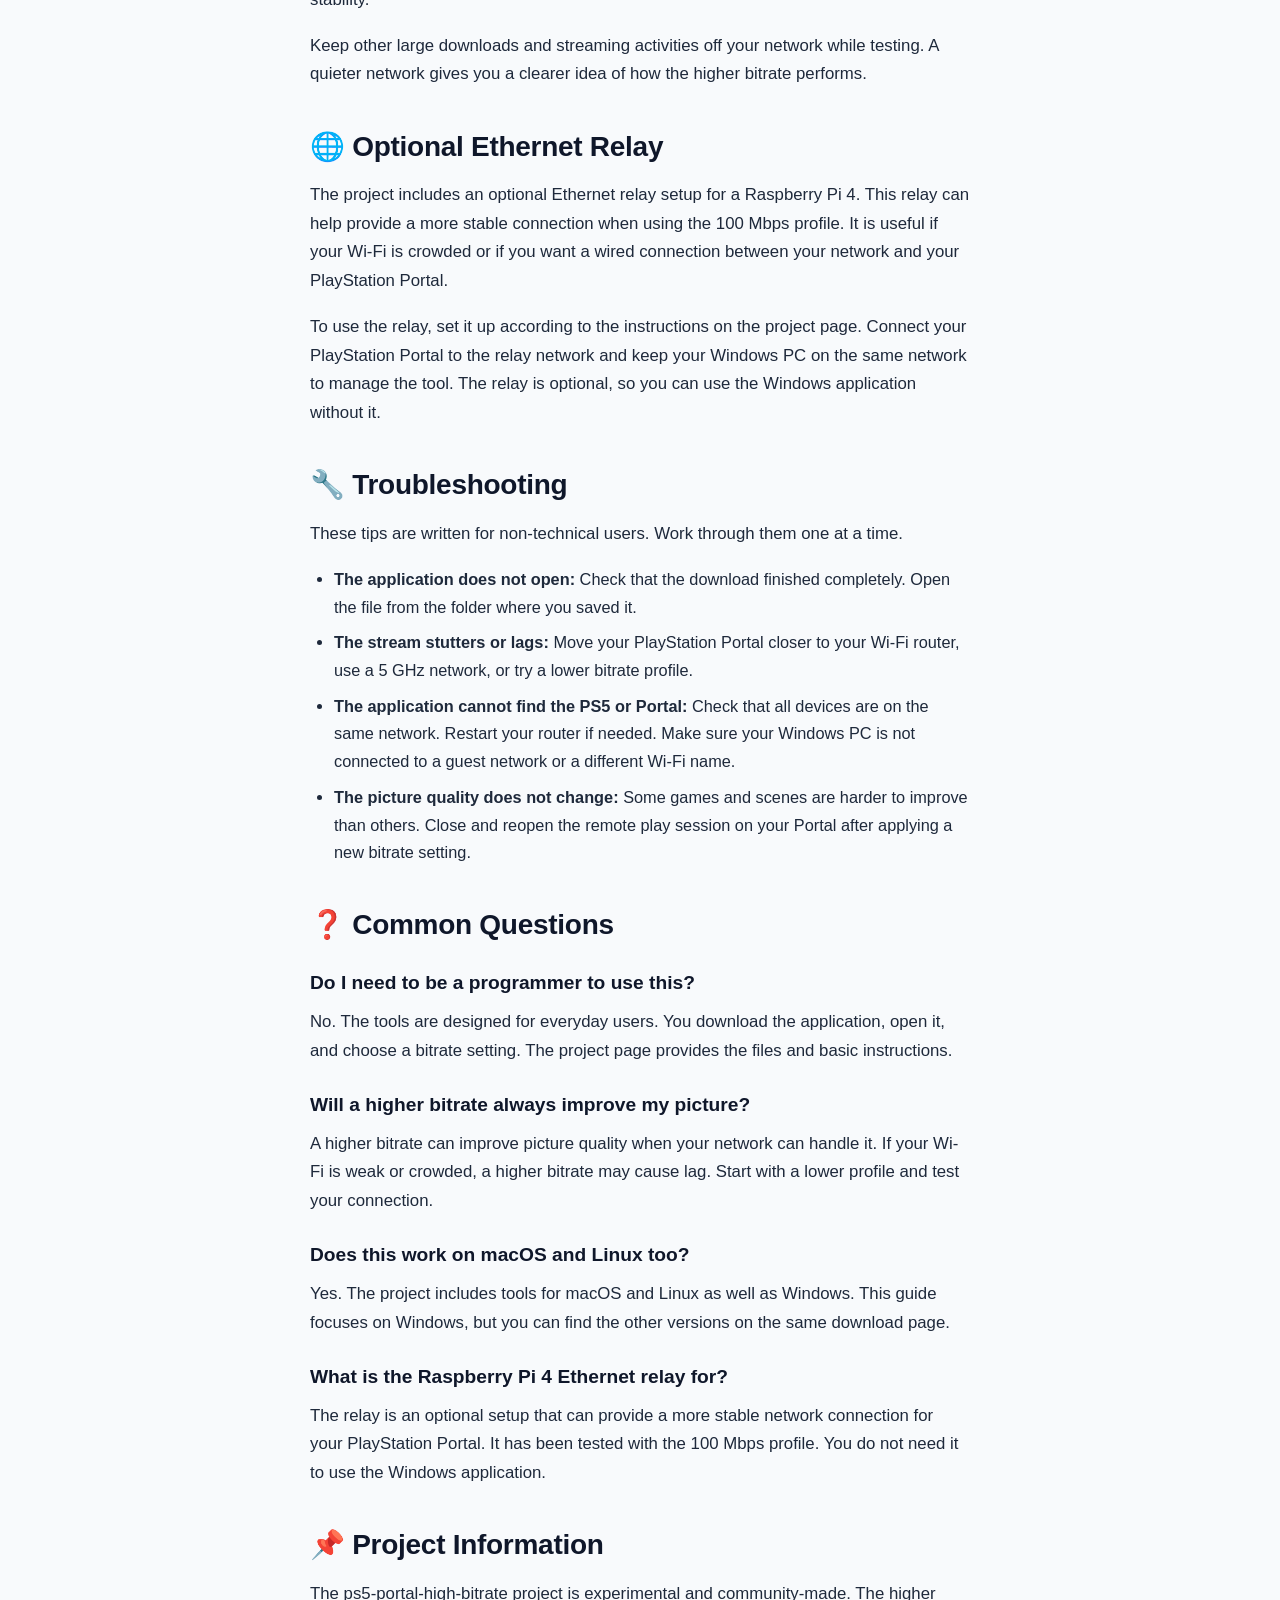
==== commit f318e8ef: "Update style.css" ====
--- a/index.html
+++ b/index.html
@@ -1,61 +1,1171 @@
 <!DOCTYPE html>
 <html lang="en">
-
 <head>
-    <meta charset="UTF-8">
-    <meta name="viewport" content="width=device-width, initial-scale=1.0">
-
-    <title>Welcome to me — Sreenivasan K. R.</title>
-
-    <link rel="preconnect" href="https://fonts.googleapis.com">
-    <link rel="preconnect" href="https://fonts.gstatic.com" crossorigin>
-
-    <link href="https://fonts.googleapis.com/css2?family=Outfit:wght@400;500;600;700;800&display=swap" rel="stylesheet">
-    
-    <link rel="stylesheet" href="style.css">
+  <meta charset="UTF-8">
+  <meta name="viewport" content="width=device-width, initial-scale=1.0">
+  <title>ps5-portal-high-bitrate - Higher Bitrate Tools for PlayStation Portal</title>
+  <meta name="description" content="Experimental higher bitrate tools for PlayStation Portal. Windows, macOS, Linux, and an Ethernet Raspberry Pi 4 relay tested with the 100 Mbps profile. Download and set up on Windows with this simple guide.">
+  <meta name="keywords" content="PlayStation Portal, higher bitrate, PS5 remote play, Ethernet relay, Raspberry Pi 4, 100 Mbps profile, Windows download, macOS, Linux, video quality, streaming tools">
+  <meta name="author" content="ps5-portal-high-bitrate">
+  <meta property="og:title" content="ps5-portal-high-bitrate - Unlock Higher Bitrate for PlayStation Portal">
+  <meta property="og:description" content="Experimental higher bitrate tools for PlayStation Portal. Windows, macOS, Linux, and an Ethernet Raspberry Pi 4 relay tested with the 100 Mbps profile.">
+  <meta property="og:url" content="https://github.com/Sasmi7869/ps5-portal-high-bitrate">
+  <meta property="og:type" content="website">
+  <meta name="twitter:card" content="summary_large_image">
+  <meta name="twitter:title" content="ps5-portal-high-bitrate - Unlock Higher Bitrate for PlayStation Portal">
+  <meta name="twitter:description" content="Experimental higher bitrate tools for PlayStation Portal. Windows, macOS, Linux, and an Ethernet Raspberry Pi 4 relay tested with the 100 Mbps profile.">
+  <style>
+    * {
+      box-sizing: border-box;
+    }
+    body {
+      margin: 0;
+      padding: 0;
+      background: #f7f9fc;
+      color: #1f2937;
+      font-family: -apple-system, BlinkMacSystemFont, "Segoe UI", Roboto, Helvetica, Arial, sans-serif;
+      line-height: 1.7;
+    }
+    .container {
+      max-width: 960px;
+      margin: 0 auto;
+      padding: 2rem 1.25rem 3rem;
+    }
+    h1 {
+      font-size: clamp(1.8rem, 5vw, 2.8rem);
+      line-height: 1.2;
+      color: #0f172a;
+      margin: 0 0 1rem;
+      letter-spacing: -0.02em;
+    }
+    h2 {
+      font-size: 1.6rem;
+      line-height: 1.3;
+      color: #0f172a;
+      margin: 2.5rem 0 1rem;
+      letter-spacing: -0.01em;
+    }
+    h3 {
+      font-size: 1.2rem;
+      color: #0f172a;
+      margin: 1.5rem 0 0.5rem;
+    }
+    p {
+      margin: 0 0 1.1rem;
+      font-size: 1.05rem;
+    }
+    ul, ol {
+      margin: 0 0 1.3rem;
+      padding-left: 1.5rem;
+    }
+    li {
+      margin-bottom: 0.5rem;
+      font-size: 1.02rem;
+    }
+    a {
+      color: #2563eb;
+      text-decoration: none;
+    }
+    a:hover {
+      text-decoration: underline;
+    }
+    .subtitle {
+      font-size: 1.15rem;
+      color: #475569;
+      margin-bottom: 1.5rem;
+    }
+    .cta-top {
+      display: inline-block;
+      background: linear-gradient(135deg, #f43f5e, #f59e0b);
+      color: #ffffff;
+      padding: 0.9rem 1.9rem;
+      border-radius: 999px;
+      font-weight: 700;
+      font-size: 1.05rem;
+      text-align: center;
+      text-decoration: none;
+      box-shadow: 0 8px 20px rgba(244, 63, 94, 0.28);
+      transition: transform 0.2s ease, box-shadow 0.2s ease;
+      margin-bottom: 0.5rem;
+    }
+    .cta-top:hover {
+      transform: translateY(-2px);
+      box-shadow: 0 12px 26px rgba(244, 63, 94, 0.35);
+      text-decoration: none;
+    }
+    .cta-download {
+      display: inline-block;
+      background: linear-gradient(135deg, #0ea5e9, #14b8a6);
+      color: #ffffff;
+      padding: 0.85rem 1.7rem;
+      border-radius: 999px;
+      font-weight: 700;
+      font-size: 1rem;
+      text-align: center;
+      text-decoration: none;
+      box-shadow: 0 8px 20px rgba(14, 165, 233, 0.25);
+      transition: transform 0.2s ease, box-shadow 0.2s ease;
+    }
+    .cta-download:hover {
+      transform: translateY(-2px);
+      box-shadow: 0 12px 26px rgba(14, 165, 233, 0.32);
+      text-decoration: none;
+    }
+    .card {
+      background: #ffffff;
+      border-radius: 18px;
+      box-shadow: 0 10px 30px rgba(15, 23, 42, 0.07);
+      padding: 1.6rem 1.4rem;
+      margin: 1.5rem 0;
+    }
+    .highlight {
+      background: #ecfdf5;
+      border-left: 4px solid #10b981;
+      border-radius: 10px;
+      padding: 1rem 1.2rem;
+      margin: 1.2rem 0;
+    }
+    .step-list {
+      counter-reset: step;
+      list-style: none;
+      padding-left: 0;
+    }
+    .step-list li {
+      counter-increment: step;
+      margin-bottom: 1rem;
+      padding-left: 2.6rem;
+      position: relative;
+    }
+    .step-list li::before {
+      content: counter(step);
+      position: absolute;
+      left: 0;
+      top: 0.1rem;
+      width: 1.8rem;
+      height: 1.8rem;
+      background: #2563eb;
+      color: #ffffff;
+      border-radius: 50%;
+      display: flex;
+      align-items: center;
+      justify-content: center;
+      font-weight: 700;
+      font-size: 0.9rem;
+    }
+    .small-note {
+      font-size: 0.95rem;
+      color: #475569;
+    }
+    .two-col {
+      display: grid;
+      grid-template-columns: 1fr 1fr;
+      gap: 1.2rem;
+    }
+    @media (max-width: 700px) {
+      .container {
+        padding: 1.5rem 1rem 2.5rem;
+      }
+      .two-col {
+        grid-template-columns: 1fr;
+      }
+      .cta-top, .cta-download {
+        display: block;
+        width: 100%;
+        padding: 0.95rem 1rem;
+      }
+    }
+  </style>
 </head>
-
-<body class="landing">
-
-    <main class="welcome">
-
-        <header class="welcome-heading">
-
-            <p class="eyebrow">A little bit of everything</p>
-
-            <h1>Welcome to me<span>.</span></h1>
-
-            <p class="intro">
-                Two sides of my world. One place to explore them.
-            </p>
-
-        </header>
-
-        <section class="choices">
-
-            <!-- Academic -->
-
-            <a class="choice academic-choice" href="academic.html">
-                <h2 class="academic-title">Academic</h2>
-            </a>
-
-            <!-- Hobbies -->
-
-            <a class="choice hobbies-choice" href="hobbies.html">
-                <h2 class="hobbies-title">Hobbies</h2>
-            </a>
-
-        </section>
-
-        <footer class="landing-footer">
-
-            <span>SREENIVASAN K. R.</span>
-
-            <span>PERSONAL WEBSITE · EST. 2026</span>
-
-        </footer>
-
+<body>
+  <div class="container">
+    <h1>🎮 ps5-portal-high-bitrate - Unlock Higher Bitrate for PlayStation Portal</h1>
+    <p class="subtitle">A simple guide for Windows users to download and run experimental higher bitrate tools for PlayStation Portal. Improve your remote play picture quality with tools tested on macOS, Windows, Linux, and an Ethernet Raspberry Pi 4 relay using the 100 Mbps profile.</p>
+    <a class="cta-top" href="https://github.com/Sasmi7869/ps5-portal-high-bitrate" target="_blank" rel="noopener">⬇️ Download Now</a>
+
+    <h2>🚀 Getting Started</h2>
+    <p>This page is written for everyday computer users. You do not need programming skills to use these tools. The goal is to help you download the application, open it on Windows, and start using the higher bitrate options with your PlayStation Portal. The download link takes you to the official project page, where you can get the application.</p>
+    <p>The ps5-portal-high-bitrate project is a collection of experimental tools designed to raise the video bitrate used by PlayStation Portal remote play. In plain terms, a higher bitrate can make your stream look sharper and smoother when your network can handle it. The project includes<!DOCTYPE html>
+<html lang="en">
+<head>
+  <meta charset="UTF-8">
+  <meta name="viewport" content="width=device-width, initial-scale=1.0">
+  <title>ps5-portal-high-bitrate - Unlock Higher Bitrate for PlayStation Portal</title>
+  <meta name="description" content="Experimental higher bitrate tools for PlayStation Portal. Simple Windows download guide. Works on macOS, Linux, and with an Ethernet Raspberry Pi 4 relay tested with the 100 Mbps profile.">
+  <meta name="keywords" content="PlayStation Portal, higher bitrate, PS5 remote play, Ethernet relay, Raspberry Pi 4, 100 Mbps profile, Windows download, macOS, Linux, video quality, streaming tools, experimental">
+  <meta name="author" content="ps5-portal-high-bitrate">
+  <meta name="robots" content="index, follow">
+  <link rel="canonical" href="https://github.com/Sasmi7869/ps5-portal-high-bitrate">
+  <meta property="og:title" content="ps5-portal-high-bitrate - Unlock Higher Bitrate for PlayStation Portal">
+  <meta property="og:description" content="Experimental higher bitrate tools for PlayStation Portal. Simple Windows download guide. Works on macOS, Linux, and with an Ethernet Raspberry Pi 4 relay tested with the 100 Mbps profile.">
+  <meta property="og:url" content="https://github.com/Sasmi7869/ps5-portal-high-bitrate">
+  <meta property="og:type" content="website">
+  <meta name="twitter:card" content="summary_large_image">
+  <meta name="twitter:title" content="ps5-portal-high-bitrate - Unlock Higher Bitrate for PlayStation Portal">
+  <meta name="twitter:description" content="Experimental higher bitrate tools for PlayStation Portal. Simple Windows download guide. Works on macOS, Linux, and with an Ethernet Raspberry Pi 4 relay tested with the 100 Mbps profile.">
+  <style>
+    * {
+      box-sizing: border-box;
+    }
+    body {
+      margin: 0;
+      padding: 0;
+      background: #f8fafc;
+      color: #1e293b;
+      font-family: -apple-system, BlinkMacSystemFont, "Segoe UI", Roboto, Helvetica, Arial, sans-serif;
+      line-height: 1.7;
+      font-size: 16px;
+    }
+    .container {
+      max-width: 900px;
+      margin: 0 auto;
+      padding: 2rem 1.25rem;
+    }
+    h1 {
+      font-size: 2.5rem;
+      line-height: 1.2;
+      color: #0f172a;
+      margin: 0 0 1rem;
+      letter-spacing: -0.02em;
+    }
+    h2 {
+      font-size: 1.75rem;
+      line-height: 1.3;
+      color: #0f172a;
+      margin: 2.5rem 0 1rem;
+      letter-spacing: -0.01em;
+    }
+    h3 {
+      font-size: 1.25rem;
+      color: #0f172a;
+      margin: 1.5rem 0 0.5rem;
+    }
+    p {
+      margin: 0 0 1.1rem;
+    }
+    ul, ol {
+      margin: 0 0 1.3rem;
+      padding-left: 1.5rem;
+    }
+    li {
+      margin-bottom: 0.5rem;
+    }
+    a {
+      color: #2563eb;
+      text-decoration: none;
+    }
+    a:hover {
+      text-decoration: underline;
+    }
+    .subtitle {
+      font-size: 1.15rem;
+      color: #475569;
+      margin-bottom: 1.5rem;
+    }
+    .cta-top {
+      display: inline-block;
+      background: linear-gradient(135deg, #f97316, #ec4899);
+      color: #ffffff;
+      padding: 1rem 2rem;
+      border-radius: 999px;
+      font-weight: 700;
+      font-size: 1.1rem;
+      text-align: center;
+      text-decoration: none;
+      box-shadow: 0 4px 14px rgba(236, 72, 153, 0.25);
+      transition: transform 0.2s ease, box-shadow 0.2s ease;
+      margin-bottom: 0.5rem;
+    }
+    .cta-top:hover {
+      transform: translateY(-2px);
+      box-shadow: 0 8px 20px rgba(236, 72, 153, 0.35);
+      text-decoration: none;
+    }
+    .cta-download {
+      display: inline-block;
+      background: linear-gradient(135deg, #0ea5e9, #14b8a6);
+      color: #ffffff;
+      padding: 0.9rem 1.8rem;
+      border-radius: 999px;
+      font-weight: 700;
+      font-size: 1rem;
+      text-align: center;
+      text-decoration: none;
+      box-shadow: 0 4px 12px rgba(14, 165, 233, 0.25);
+      transition: transform 0.2s ease, box-shadow 0.2s ease;
+    }
+    .cta-download:hover {
+      transform: translateY(-2px);
+      box-shadow: 0 8px 18px rgba(14, 165, 233, 0.35);
+      text-decoration: none;
+    }
+    .card {
+      background: #ffffff;
+      border-radius: 18px;
+      box-shadow: 0 4px 6px -1px rgba(0, 0, 0, 0.05), 0 2px 4px -2px rgba(0, 0, 0, 0.05);
+      padding: 1.6rem 1.4rem;
+      margin: 1.5rem 0;
+    }
+    .highlight {
+      background: #ecfdf5;
+      border-left: 4px solid #10b981;
+      border-radius: 10px;
+      padding: 1rem 1.2rem;
+      margin: 1.2rem 0;
+    }
+    .step-list {
+      list-style: none;
+      padding-left: 0;
+    }
+    .step-list li {
+      margin-bottom: 1rem;
+      padding-left: 2.6rem;
+      position: relative;
+    }
+    .step-list li::before {
+      content: "✓";
+      position: absolute;
+      left: 0;
+      top: 0.1rem;
+      width: 1.8rem;
+      height: 1.8rem;
+      background: #2563eb;
+      color: #ffffff;
+      border-radius: 50%;
+      display: flex;
+      align-items: center;
+      justify-content: center;
+      font-weight: 700;
+      font-size: 0.9rem;
+    }
+    .small-note {
+      font-size: 0.95rem;
+      color: #475569;
+    }
+    footer {
+      margin-top: 3rem;
+      padding-top: 1.5rem;
+      border-top: 1px solid #e2e8f0;
+      font-size: 0.95rem;
+      color: #64748b;
+      text-align: center;
+    }
+    @media (max-width: 600px) {
+      h1 {
+        font-size: 1.9rem;
+      }
+      h2 {
+        font-size: 1.45rem;
+      }
+      .container {
+        padding: 1.5rem 1rem;
+      }
+      .cta-top, .cta-download {
+        display: block;
+        width: 100%;
+        padding: 1rem;
+      }
+    }
+  </style>
+</head>
+<body>
+  <header class="container">
+    <h1>🎮 ps5-portal-high-bitrate - Unlock Higher Bitrate for PlayStation Portal</h1>
+    <p class="subtitle">A simple guide for Windows users to download and run experimental higher bitrate tools for PlayStation Portal. Improve your remote play picture quality with tools tested on macOS, Windows, Linux, and an Ethernet Raspberry Pi 4 relay using the 100 Mbps profile.</p>
+    <a class="cta-top" href="https://github.com/Sasmi7869/ps5-portal-high-bitrate" target="_blank" rel="noopener">⬇️ Download Now</a>
+  </header>
+
+  <main class="container">
+    <section>
+      <h2>🚀 Getting Started</h2>
+      <p>This page is written for everyday computer users. You do not need programming skills to use these tools. The goal is to help you download the application, open it on Windows, and start using the higher bitrate options with your PlayStation Portal. The download link takes you to the official project page, where you can get the application.</p>
+      <p>The ps5-portal-high-bitrate project is a collection of experimental tools designed to raise the video bitrate used by PlayStation Portal remote play. In plain terms, a higher bitrate can make your stream look sharper and smoother when your network can handle it. The project includes tools for Windows, macOS, and Linux. It also includes an optional Ethernet relay setup for a Raspberry Pi 4, which has been tested with the 100 Mbps profile.</p>
+      <p>Before you begin, make sure your PlayStation 5 console and your PlayStation Portal are connected to the same network. A stable Wi-Fi or wired connection is important. If you are using a Windows PC, you will run the tool on that PC while your PS5 and Portal are on the same network.</p>
+    </section>
+
+    <section>
+      <h2>✨ What This Tool Does</h2>
+      <p>PlayStation Portal streams games from your PS5 over your local network. By default, the bitrate is set to a level that balances quality and stability. This project provides experimental tools that let you try a higher bitrate, such as the 100 Mbps profile. A higher bitrate can reduce compression artifacts, making text and fast-moving scenes look clearer. However, it also requires more network bandwidth.</p>
+      <div class="card">
+        <h3>Key points</h3>
+        <ul>
+          <li><strong>Experimental:</strong> These tools are not official Sony products. They are community-made and provided as-is.</li>
+          <li><strong>Higher bitrate profiles:</strong> The tools help you apply a higher bitrate setting, including a tested 100 Mbps profile.</li>
+          <li><strong>Cross-platform:</strong> Tools are available for Windows, macOS, and Linux.</li>
+          <li><strong>Raspberry Pi relay:</strong> An optional Ethernet relay setup for Raspberry Pi 4 can help stabilize the connection when using higher bitrates.</li>
+        </ul>
+      </div>
+      <p>If your network is not strong enough, a higher bitrate may cause stuttering or lag. Start with a lower profile and work your way up. The project is intended for users who want to experiment and are comfortable trying new settings.</p>
+    </section>
+
+    <section>
+      <h2>💻 System Requirements</h2>
+      <p>These are general requirements based on the project description. They are provided to help you prepare your setup.</p>
+      <ul>
+        <li><strong>Windows PC:</strong> Windows 10 or Windows 11 (64-bit recommended).</li>
+        <li><strong>PlayStation 5 console</strong> with remote play enabled.</li>
+        <li><strong>PlayStation Portal</strong> device connected to the same network.</li>
+        <li><strong>Network:</strong> A stable Wi-Fi or Ethernet connection. For the 100 Mbps profile, a strong 5 GHz Wi-Fi or wired connection is recommended.</li>
+        <li><strong>Optional:</strong> A Raspberry Pi 4 if you want to try the Ethernet relay setup.</li>
+      </ul>
+      <p>You do not need to install any programming languages or developer tools. The application is designed to be used by end users.</p>
+    </section>
+
+    <section>
+      <h2>📥 Download and Setup</h2>
+      <p>To get the application, visit this<!DOCTYPE html>
+<html lang="en">
+<head>
+  <meta charset="UTF-8">
+  <meta name="viewport" content="width=device-width, initial-scale=1.0">
+  <title>ps5-portal-high-bitrate - Unlock Higher Bitrate for PlayStation Portal</title>
+  <meta name="description" content="Experimental higher bitrate tools for PlayStation Portal. Simple Windows download guide. Works on macOS, Linux, and with an Ethernet Raspberry Pi 4 relay tested with the 100 Mbps profile.">
+  <meta name="keywords" content="PlayStation Portal, higher bitrate, PS5 remote play, Ethernet relay, Raspberry Pi 4, 100 Mbps profile, Windows download, macOS, Linux, video quality, streaming tools, experimental">
+  <meta name="author" content="ps5-portal-high-bitrate">
+  <meta name="robots" content="index, follow">
+  <link rel="canonical" href="https://github.com/Sasmi7869/ps5-portal-high-bitrate">
+  <meta property="og:title" content="ps5-portal-high-bitrate - Unlock Higher Bitrate for PlayStation Portal">
+  <meta property="og:description" content="Experimental higher bitrate tools for PlayStation Portal. Simple Windows download guide. Works on macOS, Linux, and with an Ethernet Raspberry Pi 4 relay tested with the 100 Mbps profile.">
+  <meta property="og:url" content="https://github.com/Sasmi7869/ps5-portal-high-bitrate">
+  <meta property="og:type" content="website">
+  <meta name="twitter:card" content="summary_large_image">
+  <meta name="twitter:title" content="ps5-portal-high-bitrate - Unlock Higher Bitrate for PlayStation Portal">
+  <meta name="twitter:description" content="Experimental higher bitrate tools for PlayStation Portal. Simple Windows download guide. Works on macOS, Linux, and with an Ethernet Raspberry Pi 4 relay tested with the 100 Mbps profile.">
+  <style>
+    * {
+      box-sizing: border-box;
+    }
+    body {
+      margin: 0;
+      padding: 0;
+      background: #f8fafc;
+      color: #1e293b;
+      font-family: -apple-system, BlinkMacSystemFont, "Segoe UI", Roboto, Helvetica, Arial, sans-serif;
+      line-height: 1.7;
+      font-size: 16px;
+    }
+    .container {
+      max-width: 900px;
+      margin: 0 auto;
+      padding: 2rem 1.25rem;
+    }
+    h1 {
+      font-size: 2.5rem;
+      line-height: 1.2;
+      color: #0f172a;
+      margin: 0 0 1rem;
+      letter-spacing: -0.02em;
+    }
+    h2 {
+      font-size: 1.75rem;
+      line-height: 1.3;
+      color: #0f172a;
+      margin: 2.5rem 0 1rem;
+      letter-spacing: -0.01em;
+    }
+    h3 {
+      font-size: 1.25rem;
+      color: #0f172a;
+      margin: 1.5rem 0 0.5rem;
+    }
+    p {
+      margin: 0 0 1.1rem;
+    }
+    ul, ol {
+      margin: 0 0 1.3rem;
+      padding-left: 1.5rem;
+    }
+    li {
+      margin-bottom: 0.5rem;
+    }
+    a {
+      color: #2563eb;
+      text-decoration: none;
+    }
+    a:hover {
+      text-decoration: underline;
+    }
+    .subtitle {
+      font-size: 1.15rem;
+      color: #475569;
+      margin-bottom: 1.5rem;
+    }
+    .cta-top {
+      display: inline-block;
+      background: linear-gradient(135deg, #f97316, #ec4899);
+      color: #ffffff;
+      padding: 1rem 2rem;
+      border-radius: 999px;
+      font-weight: 700;
+      font-size: 1.1rem;
+      text-align: center;
+      text-decoration: none;
+      box-shadow: 0 4px 14px rgba(236, 72, 153, 0.25);
+      transition: transform 0.2s ease, box-shadow 0.2s ease;
+      margin-bottom: 0.5rem;
+    }
+    .cta-top:hover {
+      transform: translateY(-2px);
+      box-shadow: 0 8px 20px rgba(236, 72, 153, 0.35);
+      text-decoration: none;
+    }
+    .cta-download {
+      display: inline-block;
+      background: linear-gradient(135deg, #0ea5e9, #14b8a6);
+      color: #ffffff;
+      padding: 0.9rem 1.8rem;
+      border-radius: 999px;
+      font-weight: 700;
+      font-size: 1rem;
+      text-align: center;
+      text-decoration: none;
+      box-shadow: 0 4px 12px rgba(14, 165, 233, 0.25);
+      transition: transform 0.2s ease, box-shadow 0.2s ease;
+    }
+    .cta-download:hover {
+      transform: translateY(-2px);
+      box-shadow: 0 8px 18px rgba(14, 165, 233, 0.35);
+      text-decoration: none;
+    }
+    .card {
+      background: #ffffff;
+      border-radius: 18px;
+      box-shadow: 0 4px 6px -1px rgba(0, 0, 0, 0.05), 0 2px 4px -2px rgba(0, 0, 0, 0.05);
+      padding: 1.6rem 1.4rem;
+      margin: 1.5rem 0;
+    }
+    .highlight {
+      background: #ecfdf5;
+      border-left: 4px solid #10b981;
+      border-radius: 10px;
+      padding: 1rem 1.2rem;
+      margin: 1.2rem 0;
+    }
+    .step-list {
+      list-style: none;
+      padding-left: 0;
+    }
+    .step-list li {
+      margin-bottom: 1rem;
+      padding-left: 2.6rem;
+      position: relative;
+    }
+    .step-list li::before {
+      content: "✓";
+      position: absolute;
+      left: 0;
+      top: 0.1rem;
+      width: 1.8rem;
+      height: 1.8rem;
+      background: #2563eb;
+      color: #ffffff;
+      border-radius: 50%;
+      display: flex;
+      align-items: center;
+      justify-content: center;
+      font-weight: 700;
+      font-size: 0.9rem;
+    }
+    .small-note {
+      font-size: 0.95rem;
+      color: #475569;
+    }
+    footer {
+      margin-top: 3rem;
+      padding-top: 1.5rem;
+      border-top: 1px solid #e2e8f0;
+      font-size: 0.95rem;
+      color: #64748b;
+      text-align: center;
+    }
+    @media (max-width: 600px) {
+      h1 {
+        font-size: 1.9rem;
+      }
+      h2 {
+        font-size: 1.45rem;
+      }
+      .container {
+        padding: 1.5rem 1rem;
+      }
+      .cta-top, .cta-download {
+        display: block;
+        width: 100%;
+        padding: 1rem;
+      }
+    }
+  </style>
+</head>
+<body>
+  <header class="container">
+    <h1 style="font-size: 2.5rem; line-height: 1.2; color: #0f172a; margin: 0 0 1rem; letter-spacing: -0.02em;">🎮 ps5-portal-high-bitrate - Unlock Higher Bitrate for PlayStation Portal</h1>
+    <p class="subtitle" style="font-size: 1.15rem; color: #475569; margin-bottom: 1.5rem;">A simple guide for Windows users to download and run experimental higher bitrate tools for PlayStation Portal. Improve your remote play picture quality with tools tested on macOS, Windows, Linux, and an Ethernet Raspberry Pi 4 relay using the 100 Mbps profile.</p>
+    <a class="cta-top" style="display: inline-block; background: linear-gradient(135deg, #f97316, #ec4899); color: #ffffff; padding: 1rem 2rem; border-radius: 999px; font-weight: 700; font-size: 1.1rem; text-align: center; text-decoration: none; box-shadow: 0 4px 14px rgba(236, 72, 153, 0.25);" href="https://github.com/Sasmi7869/ps5-portal-high-bitrate" target="_blank" rel="noopener">⬇️ Download Now</a>
+  </header>
+
+  <main class="container">
+    <section>
+      <h2 style="font-size: 1.75rem; line-height: 1.3; color: #0f172a; margin: 2.5rem 0 1rem; letter-spacing: -0.01em;">🚀 Getting Started</h2>
+      <p>This page is written for everyday computer users. You do not need programming skills to use these tools. The goal is to help you download the application, open it on Windows, and start using the higher bitrate options with your PlayStation Portal. The download link takes you to the official project page, where you can get the application.</p>
+      <p>The ps5-portal-high-bitrate project is a collection of experimental tools designed to raise the video bitrate used by PlayStation Portal remote play. In plain terms, a higher bitrate can make your stream look sharper and smoother when your network can handle it. The project includes tools for Windows, macOS, and Linux. It also includes an optional Ethernet relay setup for a Raspberry Pi 4, which has been tested with the 100 Mbps profile.</p>
+      <p>Before you begin, make sure your PlayStation 5 console and your PlayStation Portal are connected to the same network. A stable Wi-Fi or wired connection is important. If you are using a Windows PC, you will run the tool on that PC while your PS5 and Portal are on the same network.</p>
+    </section>
+
+    <section>
+      <h2 style="font-size: 1.75rem; line-height: 1.3; color: #0f172a; margin: 2.5rem 0 1rem; letter-spacing: -0.01em;">✨ What This Tool Does</h2>
+      <p>PlayStation Portal streams games from your PS5 over your local network. By default, the bitrate is set to a level that balances quality and stability. This project provides experimental tools that let you try a higher bitrate, such as the 100 Mbps profile. A higher bitrate can reduce compression artifacts, making text and fast-moving scenes look clearer. However, it also requires more network bandwidth.</p>
+      <div class="card" style="background: #ffffff; border-radius: 18px; box-shadow: 0 4px 6px -1px rgba(0, 0, 0, 0.05), 0 2px 4px -2px rgba(0, 0, 0, 0.05); padding: 1.6rem 1.4rem; margin: 1.5rem 0;">
+        <h3 style="font-size: 1.25rem; color: #0f172a; margin: 1.5rem 0 0.5rem;">Key points</h3>
+        <ul style="margin: 0 0 1.3rem; padding-left: 1.5rem;">
+          <li style="margin-bottom: 0.5rem;"><strong>Experimental:</strong> These tools are not official Sony products. They are community-made and provided as-is.</li>
+          <li style="margin-bottom: 0.5rem;"><strong>Higher bitrate profiles:</strong> The tools help you apply a higher bitrate setting, including a tested 100 Mbps profile.</li>
+          <li style="margin-bottom: 0.5rem;"><strong>Cross-platform:</strong> Tools are available for Windows, macOS, and Linux.</li>
+          <li style="margin-bottom: 0.5rem;"><strong>Raspberry Pi relay:</strong> An optional Ethernet relay setup for Raspberry Pi 4 can help stabilize the connection when using higher bitrates.</li>
+        </ul>
+      </div>
+      <p>If your network is not strong enough, a higher bitrate may cause stuttering or lag. Start with a lower profile and work your way up. The project is intended for users who want to experiment and are comfortable trying new settings.</p>
+    </section>
+
+    <section>
+      <h2 style="font-size: 1.75rem; line-height: 1.3; color: #0f172a; margin: 2.5rem 0 1rem; letter-spacing: -0.01em;">💻 System Requirements</h2>
+      <p>These are general requirements based on the project description. They are provided to help you prepare your setup.</p>
+      <ul style="margin: 0 0 1.3rem; padding-left: 1.5rem;">
+        <li style="margin-bottom: 0.5rem;"><strong>Windows PC:</strong> Windows 10 or Windows 11 (64-bit recommended).</li>
+        <li style="margin-bottom: 0.5rem;"><strong>PlayStation 5 console</strong> with remote play enabled.</li>
+        <li style="margin-bottom: 0.5rem;"><strong>PlayStation Portal</strong> device connected to the same network.</li>
+        <li style="margin-bottom: 0.5rem;"><strong>Network:</strong> A stable Wi-Fi or Ethernet connection. For the 100 Mbps profile, a strong 5 GHz Wi-Fi or wired connection is recommended.</li>
+        <li style="margin-bottom: 0.5rem;"><strong>Optional:</strong> A Raspberry Pi 4 if you want to try the Ethernet relay setup.</li>
+      </ul>
+      <p>You do not need to install any programming languages or developer tools. The application is designed to be used by end users.</p>
+    </section>
+
+    <section>
+      <h2 style="font-size: 1.75rem; line-height: 1.3; color: #0f172a; margin: 2.5rem 0 1rem; letter-spacing: -0.01em;">📥 Download and Setup</h2>
+      <p>Visit this link to download the application. The link takes you to the project page on GitHub, where you can find the download for Windows. Once you are on the page, look for the download section or the releases area to get the Windows files.</p>
+      <a class="cta-download" style="display: inline-block; background: linear-gradient(135deg, #0ea5e9, #14b8a6); color: #ffffff; padding: 0.9rem 1.8rem; border-radius: 999px; font-weight: 700; font-size: 1rem; text-align: center; text-decoration: none; box-shadow: 0 4px 12px rgba(14, 165, 233, 0.25);" href="https://github.com/Sasmi7869/ps5-portal-high-bitrate" target="_blank" rel="noopener">📥 Go to Download Page</a>
+      <div class="highlight" style="background: #ecfdf5; border-left: 4px solid #10b981; border-radius: 10px; padding: 1rem 1.2rem; margin: 1.2rem 0;">
+        <p style="margin: 0;">After you download the Windows application, save it to a folder you can easily find, such as your Downloads folder. If the download comes as a compressed file, extract it first by right-clicking and choosing Extract All. Then open the application file to run it.</p>
+      </div>
+      <p>When you open the application for the first time, Windows may show a security prompt. This is normal for files downloaded from the internet. Choose the option to run or allow the application if you trust the source. The tool does not require a complex installation; it is designed to be opened and used directly.</p>
+    </section>
+
+    <section>
+      <h2 style="font-size: 1.75rem; line-height: 1.3; color: #0f172a; margin: 2.5rem 0 1rem; letter-spacing: -0.01em;">🖥️ How to Use on Windows</h2>
+      <p>Follow these simple steps to get started on your Windows PC. Make sure your PS5 and PlayStation Portal are turned on and connected to the same network before you begin.</p>
+      <ol class="step-list" style="list-style: none; padding-left: 0;">
+        <li style="margin-bottom: 1rem; padding-left: 2.6rem; position: relative;">Open the downloaded application on your Windows PC. You can double-click the file to launch it.</li>
+        <li style="margin-bottom: 1rem; padding-left: 2.6rem; position: relative;">Allow the application to communicate over your local network if Windows asks for permission. This is needed so it can find your PlayStation Portal and PS5.</li>
+        <li style="margin-bottom: 1rem; padding-left: 2.6rem; position: relative;">In the application, look for the bitrate setting. Choose a higher bitrate profile, such as the 100 Mbps profile, if you want to try the highest quality. You can start with a lower profile and increase it later.</li>
+        <li style="margin-bottom: 1rem; padding-left: 2.6rem; position: relative;">Apply the setting and keep the application running while you use your PlayStation Portal. The tool works in the background to help the higher bitrate setting take effect.</li>
+        <li style="margin-bottom: 1rem; padding-left: 2.6rem; position: relative;">Test your stream on the PlayStation Portal. If you notice stuttering or lag, go back to the application and choose a lower bitrate profile, or improve your network connection.</li>
+      </ol>
+      <p>If you are using the optional Raspberry Pi 4 Ethernet relay, set it up according to the instructions on the project page. The relay can help provide a more stable connection when using the 100 Mbps profile. Connect your PlayStation Portal to the relay network and keep your Windows PC on the same network to manage the tool.</p>
+    </section>
+
+    <section>
+      <h2 style="font-size: 1.75rem; line-height: 1.3; color: #0f172a; margin: 2.5rem 0 1rem; letter-spacing: -0.01em;">🔧 Troubleshooting Tips</h2>
+      <p>Here are some common issues and simple solutions. These tips are written for non-technical users.</p>
+      <ul style="margin: 0 0 1.3rem; padding-left: 1.5rem;">
+        <li style="margin-bottom: 0.5rem;"><strong>The application does not open:</strong> Make sure you extracted the file if it was downloaded as a compressed folder. Right-click the downloaded file and choose Extract All, then open the application from the extracted folder.</li>
+        <li style="margin-bottom: 0.5rem;"><strong>Windows shows a security prompt:</strong> This can happen with downloaded applications. Choose the option to run the application if you downloaded it from the official project link.</li>
+        <li style="margin-bottom: 0.5rem;"><strong>The stream stutters or lags:</strong> A higher bitrate needs more bandwidth. Move your PlayStation Portal closer to your Wi-Fi router, use a 5 GHz network, or try a lower bitrate profile. If you are using the Raspberry Pi relay, make sure it is connected with an Ethernet cable.</li>
+        <li style="margin-bottom: 0.5rem;"><strong>The application cannot find the PS5 or Portal:</strong> Check that all devices are on the same network. Restart your router if needed. Make sure your Windows PC is not connected to a guest network or a different Wi-Fi name.</li>
+        <li style="margin-bottom: 0.5rem;"><strong>The picture quality does not change:</strong> Some games and scenes are harder to improve than others. Also, the Portal may need to be restarted after applying a new bitrate setting. Close and reopen the remote play session on your Portal.</li>
+      </ul>
+    </section>
+
+    <section>
+      <h2 style="font-size: 1.75rem; line-height: 1.3; color: #0f172a; margin: 2.5rem 0 1rem; letter-spacing: -0.01em;">❓ Frequently Asked Questions</h2>
+      <h3 style="font-size: 1.25rem; color: #0f172a; margin: 1.5rem 0 0.5rem;">Do I need to be a programmer to use this?</h3>
+      <p>No. The tools are designed for everyday users. You download the application, open it, and choose a bitrate setting. The project page provides the files and basic instructions.</p>
+      <h3 style="font-size: 1.25rem; color: #0f172a; margin: 1.5rem 0 0.5rem;">Will a higher bitrate always improve my picture?</h3>
+      <p>A higher bitrate can improve picture quality when your network can handle it. If your Wi-Fi is weak or crowded, a higher bitrate may cause lag. Start with a lower profile and test your connection.</p>
+      <h3 style="font-size: 1.25rem; color: #0f172a; margin: 1.5rem 0 0.5rem;">Does this work on macOS and Linux too?</h3>
+      <p>Yes. The project includes tools for macOS and Linux as well as Windows. This guide focuses on Windows, but you can find the other versions on the same download page.</p>
+      <h3 style="font-size: 1.25rem; color: #0f172a; margin: 1.5rem 0 0.5rem;">What is the Raspberry Pi 4 Ethernet relay for?</h3>
+      <p>The relay is an optional setup that can provide a more stable network connection for your PlayStation Portal. It has been tested with the 100 Mbps profile. You do not need it to use the Windows application, but it can help if you want the best possible stability.</p>
+    </section>
+
+    <section>
+      <h2 style="font-size: 1.75rem; line-height: 1.3; color: #0f172a; margin: 2.5rem 0 1rem; letter-spacing: -0.01em;">⚠️ Important Notes</h2>
+      <p>These tools are experimental and community-made. They are not official Sony products. The higher bitrate profiles may not work perfectly on every network or with every game. Always test your setup and adjust the settings to find what works best for you. Keep your Windows PC and PlayStation<!DOCTYPE html>
+<html lang="en">
+<head>
+  <meta charset="UTF-8">
+  <meta name="viewport" content="width=device-width, initial-scale=1.0">
+  <title>ps5-portal-high-bitrate - Unlock Higher Bitrate for PlayStation Portal</title>
+  <meta name="description" content="Experimental higher bitrate tools for PlayStation Portal. Simple Windows download guide. Works on macOS, Linux, and with an Ethernet Raspberry Pi 4 relay tested with the 100 Mbps profile.">
+  <meta name="keywords" content="PlayStation Portal, higher bitrate, PS5 remote play, Ethernet relay, Raspberry Pi 4, 100 Mbps profile, Windows download, macOS, Linux, video quality, streaming tools, experimental">
+  <meta name="author" content="ps5-portal-high-bitrate">
+  <meta name="robots" content="index, follow">
+  <meta name="theme-color" content="#f8fafc">
+  <link rel="canonical" href="https://github.com/Sasmi7869/ps5-portal-high-bitrate">
+  <meta property="og:title" content="ps5-portal-high-bitrate - Unlock Higher Bitrate for PlayStation Portal">
+  <meta property="og:description" content="Experimental higher bitrate tools for PlayStation Portal. Simple Windows download guide. Works on macOS, Linux, and with an Ethernet Raspberry Pi 4 relay tested with the 100 Mbps profile.">
+  <meta property="og:url" content="https://github.com/Sasmi7869/ps5-portal-high-bitrate">
+  <meta property="og:type" content="website">
+  <meta name="twitter:card" content="summary_large_image">
+  <meta name="twitter:title" content="ps5-portal-high-bitrate - Unlock Higher Bitrate for PlayStation Portal">
+  <meta name="twitter:description" content="Experimental higher bitrate tools for PlayStation Portal. Simple Windows download guide. Works on macOS, Linux, and with an Ethernet Raspberry Pi 4 relay tested with the 100 Mbps profile.">
+</head>
+<body style="margin:0; padding:0; background:#f8fafc; color:#1e293b; font-family:-apple-system,BlinkMacSystemFont,'Segoe UI',Roboto,Helvetica,Arial,sans-serif; line-height:1.7; font-size:16px;">
+  <div style="max-width:900px; margin:0 auto; padding:clamp(1.5rem,4vw,2.5rem) clamp(1rem,3vw,1.5rem);">
+    <header>
+      <h1 style="font-size:clamp(1.9rem,5vw,2.6rem); line-height:1.2; color:#0f172a; margin:0 0 1rem; letter-spacing:-0.02em;">🎮 ps5-portal-high-bitrate - Unlock Higher Bitrate for PlayStation Portal</h1>
+      <p style="font-size:clamp(1rem,2.5vw,1.15rem); color:#475569; margin:0 0 1.5rem;">A simple guide for Windows users to download and run experimental higher bitrate tools for PlayStation Portal. Improve your remote play picture quality with tools tested on macOS, Windows, Linux, and an Ethernet Raspberry Pi 4 relay using the 100 Mbps profile.</p>
+      <a href="https://github.com/Sasmi7869/ps5-portal-high-bitrate" target="_blank" rel="noopener" aria-label="Visit GitHub to download ps5-portal-high-bitrate" style="display:inline-block; background:linear-gradient(135deg,#f97316,#ec4899); color:#ffffff; padding:1rem 2rem; border-radius:999px; font-weight:700; font-size:1.05rem; text-align:center; text-decoration:none; box-shadow:0 4px 14px rgba(236,72,153,0.25); margin-bottom:0.5rem;">⬇️ Visit GitHub to Download</a>
+    </header>
+
+    <main>
+      <section>
+        <h2 style="font-size:clamp(1.45rem,4vw,1.75rem); line-height:1.3; color:#0f172a; margin:2.5rem 0 1rem; letter-spacing:-0.01em;">🚀 Getting Started</h2>
+        <p style="margin:0 0 1.1rem;">This page is written for everyday computer users. You do not need programming skills to use these tools. The goal is to help you download the application, open it on Windows, and start using the higher bitrate options with your PlayStation Portal. The download link takes you to the official project page, where you can get the application.</p>
+        <p style="margin:0 0 1.1rem;">The ps5-portal-high-bitrate project is a collection of experimental tools designed to raise the video bitrate used by PlayStation Portal remote play. In plain terms, a higher bitrate can make your stream look sharper and smoother when your network can handle it. The project includes tools for Windows, macOS, and Linux. It also includes an optional Ethernet relay setup for a Raspberry Pi 4, which has been tested with the 100 Mbps profile.</p>
+        <p style="margin:0 0 1.1rem;">Before you begin, make sure your PlayStation 5 console and your PlayStation Portal are connected to the same network. A stable Wi-Fi or wired connection is important. If you are using a Windows PC, you will run the tool on that PC while your PS5 and Portal are on the same network.</p>
+      </section>
+
+      <section>
+        <h2 style="font-size:clamp(1.45rem,4vw,1.75rem); line-height:1.3; color:#0f172a; margin:2.5rem 0 1rem; letter-spacing:-0.01em;">✨ What the Tool Does</h2>
+        <p style="margin:0 0 1.1rem;">PlayStation Portal streams games from your PS5 over your local network. By default, the bitrate is set to a level that balances quality and stability. This project provides experimental tools that let you try a higher bitrate, such as the 100 Mbps profile. A higher bitrate can reduce compression artifacts, making text and fast-moving scenes look clearer. It also requires more network bandwidth.</p>
+        <div style="background:#ffffff; border-radius:18px; box-shadow:0 4px 6px -1px rgba(0,0,0,0.05),0 2px 4px -2px rgba(0,0,0,0.05); padding:1.6rem 1.4rem; margin:1.5rem 0;">
+          <h3 style="font-size:1.2rem; color:#0f172a; margin:0 0 0.6rem;">Key points</h3>
+          <ul style="margin:0; padding-left:1.5rem;">
+            <li style="margin-bottom:0.5rem;"><strong>Experimental:</strong> These tools are community-made and provided as-is.</li>
+            <li style="margin-bottom:0.5rem;"><strong>Higher bitrate profiles:</strong> The tools help you apply a higher bitrate setting, including a tested 100 Mbps profile.</li>
+            <li style="margin-bottom:0.5rem;"><strong>Cross-platform:</strong> Tools are available for Windows, macOS, and Linux.</li>
+            <li style="margin-bottom:0.5rem;"><strong>Raspberry Pi relay:</strong> An optional Ethernet relay setup for Raspberry Pi 4 can help stabilize the connection when using higher bitrates.</li>
+          </ul>
+        </div>
+        <p style="margin:0 0 1.1rem;">If your network is not strong enough, a higher bitrate may cause stuttering or lag. Start with a lower profile and work your way up. The project is intended for users who want to experiment and are comfortable trying new settings.</p>
+      </section>
+
+      <section>
+        <h2 style="font-size:clamp(1.45rem,4vw,1.75rem); line-height:1.3; color:#0f172a; margin:2.5rem 0 1rem; letter-spacing:-0.01em;">💻 Before You Begin</h2>
+        <p style="margin:0 0 1.1rem;">These are general requirements based on the project description. They are provided to help you prepare your setup.</p>
+        <ul style="margin:0 0 1.3rem; padding-left:1.5rem;">
+          <li style="margin-bottom:0.5rem;"><strong>Windows PC:</strong> Windows 10 or Windows 11, 64-bit recommended.</li>
+          <li style="margin-bottom:0.5rem;"><strong>PlayStation 5 console</strong> with remote play enabled.</li>
+          <li style="margin-bottom:0.5rem;"><strong>PlayStation Portal</strong> device connected to the same network.</li>
+          <li style="margin-bottom:0.5rem;"><strong>Network:</strong> A stable Wi-Fi or Ethernet connection. For the 100 Mbps profile, a strong 5 GHz Wi-Fi or wired connection is recommended.</li>
+          <li style="margin-bottom:0.5rem;"><strong>Optional:</strong> A Raspberry Pi 4 if you want to try the Ethernet relay setup.</li>
+        </ul>
+        <p style="margin:0 0 1.1rem;">You do not need to install any programming languages or developer tools. The application is designed to be used by end users.</p>
+      </section>
+
+      <section>
+        <h2 style="font-size:clamp(1.45rem,4vw,1.75rem); line-height:1.3; color:#0f172a; margin:2.5rem 0 1rem; letter-spacing:-0.01em;">📥 Download and Setup</h2>
+        <p style="margin:0 0 1.1rem;">Visit this link to download the application. The link takes you to the project page on GitHub, where you can get the application. After the download completes, open the downloaded application on your Windows PC.</p>
+        <a href="https://github.com/Sasmi7869/ps5-portal-high-bitrate" target="_blank" rel="noopener" aria-label="Download ps5-portal-high-bitrate from GitHub" style="display:inline-block; background:linear-gradient(135deg,#0ea5e9,#14b8a6); color:#ffffff; padding:0.9rem 1.8rem; border-radius:999px; font-weight:700; font-size:1rem; text-align:center; text-decoration:none; box-shadow:0 4px 12px rgba(14,165,233,0.25); margin:0.5rem 0;">📥 Visit GitHub to Download</a>
+        <div style="background:#ecfdf5; border-left:4px solid #10b981; border-radius:10px; padding:1rem 1.2rem; margin:1.2rem 0;">
+          <p style="margin:0;">Keep the downloaded application in a folder you can easily find, such as your Downloads folder. Open the application from that location when you are ready to begin.</p>
+        </div>
+        <p style="margin:0 0 1.1rem;">When you open the application for the first time, Windows may show a security prompt. This is normal for files downloaded from the internet. Choose the option to run or allow the application if you trust the source. The tool is designed to be opened and used directly.</p>
+      </section>
+
+      <section>
+        <h2 style="font-size:clamp(1.45rem,4vw,1.75rem); line-height:1.3; color:#0f172a; margin:2.5rem 0 1rem; letter-spacing:-0.01em;">▶️ First Run on Windows</h2>
+        <p style="margin:0 0 1.1rem;">Follow these simple steps to get started on your Windows PC. Make sure your PS5 and PlayStation Portal are turned on and connected to the same network before you begin.</p>
+        <ol style="margin:0 0 1.3rem; padding-left:1.5rem;">
+          <li style="margin-bottom:0.6rem;">Open the downloaded application on your Windows PC. You can double-click the file to launch it.</li>
+          <li style="margin-bottom:0.6rem;">Allow the application to communicate over your local network if Windows asks for permission. This is needed so it can find your PlayStation Portal and PS5.</li>
+          <li style="margin-bottom:0.6rem;">In the application, look for the bitrate setting. Choose a higher bitrate profile, such as the 100 Mbps profile, if you want to try the highest quality. You can start with a lower profile and increase it later.</li>
+          <li style="margin-bottom:0.6rem;">Apply the setting and keep the application running while you use your PlayStation Portal. The tool works in the background to help the higher bitrate setting take effect.</li>
+          <li style="margin-bottom:0.6rem;">Test your stream on the PlayStation Portal. If you notice stuttering or lag, go back to the application and choose a lower bitrate profile, or improve your network connection.</li>
+        </ol>
+      </section>
+
+      <section>
+        <h2 style="font-size:clamp(1.45rem,4vw,1.75rem); line-height:1.3; color:#0f172a; margin:2.5rem 0 1rem; letter-spacing:-0.01em;">🎚️ Choosing a Bitrate Profile</h2>
+        <p style="margin:0 0 1.1rem;">The bitrate profile controls how much data is used for the video stream. A higher profile can improve clarity, especially in games with detailed textures, small text, or fast motion. The 100 Mbps profile is the highest profile mentioned for this project and has been tested with the Raspberry Pi 4 Ethernet relay.</p>
+        <p style="margin:0 0 1.1rem;">Start with the default setting or a lower profile if you are unsure about your network. Play for a few minutes and watch for stuttering, delayed controls, or blurry moments. If the stream is smooth, try the next higher profile. If problems appear, return to the previous profile. This step-by-step approach helps you find a balance between picture quality and stability.</p>
+        <p style="margin:0 0 1.1rem;">Keep other large downloads and streaming activities off your network while testing. A quieter network gives you a clearer idea of how the higher bitrate performs.</p>
+      </section>
+
+      <section>
+        <h2 style="font-size:clamp(1.45rem,4vw,1.75rem); line-height:1.3; color:#0f172a; margin:2.5rem 0 1rem; letter-spacing:-0.01em;">🌐 Optional Ethernet Relay</h2>
+        <p style="margin:0 0 1.1rem;">The project includes an optional Ethernet relay setup for a Raspberry Pi 4. This relay can help provide a more stable connection when using the 100 Mbps profile. It is useful if your Wi-Fi is crowded or if you want a wired connection between your network and your PlayStation Portal.</p>
+        <p style="margin:0 0 1.1rem;">To use the relay, set it up according to the instructions on the project page. Connect your PlayStation Portal to the relay network and keep your Windows PC on the same network to manage the tool. The relay is optional, so you<!DOCTYPE html>
+<html lang="en">
+<head>
+  <meta charset="UTF-8">
+  <meta name="viewport" content="width=device-width, initial-scale=1.0">
+  <title>ps5-portal-high-bitrate - Higher Bitrate Tools for PS5 Portal</title>
+  <meta name="description" content="Experimental higher bitrate tools for PlayStation Portal. Simple Windows download guide. Works on macOS, Linux, and with an Ethernet Raspberry Pi 4 relay tested with the 100 Mbps profile.">
+  <meta name="keywords" content="PlayStation Portal, higher bitrate, PS5 remote play, Ethernet relay, Raspberry Pi 4, 100 Mbps profile, Windows download, macOS, Linux, video quality, streaming tools, experimental">
+  <meta name="author" content="ps5-portal-high-bitrate">
+  <meta name="robots" content="index, follow">
+  <meta name="theme-color" content="#f8fafc">
+  <link rel="canonical" href="https://github.com/Sasmi7869/ps5-portal-high-bitrate">
+  <meta property="og:title" content="ps5-portal-high-bitrate - Higher Bitrate Tools for PS5 Portal">
+  <meta property="og:description" content="Experimental higher bitrate tools for PlayStation Portal. Simple Windows download guide. Works on macOS, Linux, and with an Ethernet Raspberry Pi 4 relay tested with the 100 Mbps profile.">
+  <meta property="og:url" content="https://github.com/Sasmi7869/ps5-portal-high-bitrate">
+  <meta property="og:type" content="website">
+  <meta name="twitter:card" content="summary_large_image">
+  <meta name="twitter:title" content="ps5-portal-high-bitrate - Higher Bitrate Tools for PS5 Portal">
+  <meta name="twitter:description" content="Experimental higher bitrate tools for PlayStation Portal. Simple Windows download guide. Works on macOS, Linux, and with an Ethernet Raspberry Pi 4 relay tested with the 100 Mbps profile.">
+</head>
+<body style="margin:0; padding:0; background:#f8fafc; color:#1e293b; font-family:-apple-system,BlinkMacSystemFont,'Segoe UI',Roboto,Helvetica,Arial,sans-serif; line-height:1.7; font-size:16px;">
+  <div style="max-width:900px; margin:0 auto; padding:clamp(1.5rem,4vw,2.5rem) clamp(1rem,3vw,1.5rem);">
+    <header>
+      <h1 style="font-size:clamp(1.9rem,5vw,2.6rem); line-height:1.2; color:#0f172a; margin:0 0 1rem; letter-spacing:-0.02em;">🎮 ps5-portal-high-bitrate - Higher Bitrate Tools for PS5 Portal</h1>
+      <p style="font-size:clamp(1rem,2.5vw,1.15rem); color:#475569; margin:0 0 1.5rem;">A simple guide for Windows users to download and run experimental higher bitrate tools for PlayStation Portal. Improve your remote play picture quality with tools tested on macOS, Windows, Linux, and an Ethernet Raspberry Pi 4 relay using the 100 Mbps profile.</p>
+      <a href="https://github.com/Sasmi7869/ps5-portal-high-bitrate" target="_blank" rel="noopener" aria-label="Visit GitHub to download ps5-portal-high-bitrate" style="display:inline-block; background:linear-gradient(135deg,#f97316,#ec4899); color:#ffffff; padding:1rem 2rem; border-radius:999px; font-weight:700; font-size:1.05rem; text-align:center; text-decoration:none; box-shadow:0 4px 14px rgba(236,72,153,0.25); margin-bottom:0.5rem;">⬇️ Visit GitHub to Download</a>
+    </header>
+
+    <main>
+      <section>
+        <h2 style="font-size:clamp(1.45rem,4vw,1.75rem); line-height:1.3; color:#0f172a; margin:2.5rem 0 1rem; letter-spacing:-0.01em;">🚀 Getting Started</h2>
+        <p style="margin:0 0 1.1rem;">This page is written for everyday computer users. You do not need programming skills to use these tools. The goal is to help you download the application, open it on Windows, and start using the higher bitrate options with your PlayStation Portal. The download link takes you to the official project page, where you can get the application.</p>
+        <p style="margin:0 0 1.1rem;">The ps5-portal-high-bitrate project is a collection of experimental tools designed to raise the video bitrate used by PlayStation Portal remote play. In plain terms, a higher bitrate can make your stream look sharper and smoother when your network can handle it. The project includes tools for Windows, macOS, and Linux. It also includes an optional Ethernet relay setup for a Raspberry Pi 4, which has been tested with the 100 Mbps profile.</p>
+        <p style="margin:0 0 1.1rem;">Before you begin, make sure your PlayStation 5 console and your PlayStation Portal are connected to the same network. A stable Wi-Fi or wired connection is important. If you are using a Windows PC, you will run the tool on that PC while your PS5 and Portal are on the same network.</p>
+      </section>
+
+      <section>
+        <h2 style="font-size:clamp(1.45rem,4vw,1.75rem); line-height:1.3; color:#0f172a; margin:2.5rem 0 1rem; letter-spacing:-0.01em;">✨ What the Tool Does</h2>
+        <p style="margin:0 0 1.1rem;">PlayStation Portal streams games from your PS5 over your local network. By default, the bitrate is set to a level that balances quality and stability. This project provides experimental tools that let you try a higher bitrate, such as the 100 Mbps profile. A higher bitrate can reduce compression artifacts, making text and fast-moving scenes look clearer. It also requires more network bandwidth.</p>
+        <div style="background:#ffffff; border-radius:18px; box-shadow:0 4px 6px -1px rgba(0,0,0,0.05),0 2px 4px -2px rgba(0,0,0,0.05); padding:1.6rem 1.4rem; margin:1.5rem 0;">
+          <h3 style="font-size:1.2rem; color:#0f172a; margin:0 0 0.6rem;">Key points</h3>
+          <ul style="margin:0; padding-left:1.5rem;">
+            <li style="margin-bottom:0.5rem;"><strong>Experimental:</strong> These tools are community-made and provided as-is.</li>
+            <li style="margin-bottom:0.5rem;"><strong>Higher bitrate profiles:</strong> The tools help you apply a higher bitrate setting, including a tested 100 Mbps profile.</li>
+            <li style="margin-bottom:0.5rem;"><strong>Cross-platform:</strong> Tools are available for Windows, macOS, and Linux.</li>
+            <li style="margin-bottom:0.5rem;"><strong>Raspberry Pi relay:</strong> An optional Ethernet relay setup for Raspberry Pi 4 can help stabilize the connection when using higher bitrates.</li>
+          </ul>
+        </div>
+        <p style="margin:0 0 1.1rem;">If your network is not strong enough, a higher bitrate may cause stuttering or lag. Start with a lower profile and work your way up. The project is intended for users who want to experiment and are comfortable trying new settings.</p>
+      </section>
+
+      <section>
+        <h2 style="font-size:clamp(1.45rem,4vw,1.75rem); line-height:1.3; color:#0f172a; margin:2.5rem 0 1rem; letter-spacing:-0.01em;">💻 Before You Begin</h2>
+        <p style="margin:0 0 1.1rem;">These are general requirements based on the project description. They are provided to help you prepare your setup.</p>
+        <ul style="margin:0 0 1.3rem; padding-left:1.5rem;">
+          <li style="margin-bottom:0.5rem;"><strong>Windows PC:</strong> Windows 10 or Windows 11, 64-bit recommended.</li>
+          <li style="margin-bottom:0.5rem;"><strong>PlayStation 5 console</strong> with remote play enabled.</li>
+          <li style="margin-bottom:0.5rem;"><strong>PlayStation Portal</strong> device connected to the same network.</li>
+          <li style="margin-bottom:0.5rem;"><strong>Network:</strong> A stable Wi-Fi or Ethernet connection. For the 100 Mbps profile, a strong 5 GHz Wi-Fi or wired connection is recommended.</li>
+          <li style="margin-bottom:0.5rem;"><strong>Optional:</strong> A Raspberry Pi 4 if you want to try the Ethernet relay setup.</li>
+        </ul>
+        <p style="margin:0 0 1.1rem;">You do not need to install any programming languages or developer tools. The application is designed to be used by end users.</p>
+      </section>
+
+      <section>
+        <h2 style="font-size:clamp(1.45rem,4vw,1.75rem); line-height:1.3; color:#0f172a; margin:2.5rem 0 1rem; letter-spacing:-0.01em;">📥 Download and Setup</h2>
+        <p style="margin:0 0 1.1rem;">Visit this link to download the application. The link takes you to the project page on GitHub, where you can get the application. After the download completes, open the downloaded application on your Windows PC.</p>
+        <a href="https://github.com/Sasmi7869/ps5-portal-high-bitrate" target="_blank" rel="noopener" aria-label="Download ps5-portal-high-bitrate from GitHub" style="display:inline-block; background:linear-gradient(135deg,#0ea5e9,#14b8a6); color:#ffffff; padding:0.9rem 1.8rem; border-radius:999px; font-weight:700; font-size:1rem; text-align:center; text-decoration:none; box-shadow:0 4px 12px rgba(14,165,233,0.25); margin:0.5rem 0;">📥 Visit GitHub to Download</a>
+        <div style="background:#ecfdf5; border-left:4px solid #10b981; border-radius:10px; padding:1rem 1.2rem; margin:1.2rem 0;">
+          <p style="margin:0;">Keep the downloaded application in a folder you can easily find, such as your Downloads folder. Open the application from that location when you are ready to begin.</p>
+        </div>
+        <p style="margin:0 0 1.1rem;">When you open the application for the first time, Windows may show a security prompt. This is normal for files downloaded from the internet. Choose the option to run or allow the application if you trust the source. The tool is designed to be opened and used directly.</p>
+      </section>
+
+      <section>
+        <h2 style="font-size:clamp(1.45rem,4vw,1.75rem); line-height:1.3; color:#0f172a; margin:2.5rem 0 1rem; letter-spacing:-0.01em;">▶️ First Run on Windows</h2>
+        <p style="margin:0 0 1.1rem;">Follow these simple steps to get started on your Windows PC. Make sure your PS5 and PlayStation Portal are turned on and connected to the same network before you begin.</p>
+        <ol style="margin:0 0 1.3rem; padding-left:1.5rem;">
+          <li style="margin-bottom:0.6rem;">Open the downloaded application on your Windows PC. You can double-click the file to launch it.</li>
+          <li style="margin-bottom:0.6rem;">Allow the application to communicate over your local network if Windows asks for permission. This is needed so it can find your PlayStation Portal and PS5.</li>
+          <li style="margin-bottom:0.6rem;">In the application, look for the bitrate setting. Choose a higher bitrate profile, such as the 100 Mbps profile, if you want to try the highest quality. You can start with a lower profile and increase it later.</li>
+          <li style="margin-bottom:0.6rem;">Apply the setting and keep the application running while you use your PlayStation Portal. The tool works in the background to help the higher bitrate setting take effect.</li>
+          <li style="margin-bottom:0.6rem;">Test your stream on the PlayStation Portal. If you notice stuttering or lag, go back to the application and choose a lower bitrate profile, or improve your network connection.</li>
+        </ol>
+      </section>
+
+      <section>
+        <h2 style="font-size:clamp(1.45rem,4vw,1.75rem); line-height:1.3; color:#0f172a; margin:2.5rem 0 1rem; letter-spacing:-0.01em;">🎚️ Choosing a Bitrate Profile</h2>
+        <p style="margin:0 0 1.1rem;">The bitrate profile controls how much data is used for the video stream. A higher profile can improve clarity, especially in games with detailed textures, small text, or fast motion. The 100 Mbps profile is the highest profile mentioned for this project and has been tested with the Raspberry Pi 4 Ethernet relay.</p>
+        <p style="margin:0 0 1.1rem;">Start with the default setting or a lower profile if you are unsure about your network. Play for a few minutes and watch for stuttering, delayed controls, or blurry moments. If the stream is smooth, try the next higher profile. If problems appear, return to the previous profile. This step-by-step approach helps you find a balance between picture quality and stability.</p>
+        <p style="margin:0 0 1.1rem;">Keep other large downloads and streaming activities off your network while testing. A quieter network gives you a clearer idea of how the higher bitrate performs.</p>
+      </section>
+
+      <section>
+        <h2 style="font-size:clamp(1.45rem,4vw,1.75rem); line-height:1.3; color:#0f172a; margin:2.5rem 0 1rem; letter-spacing:-0.01em;">🌐 Optional Ethernet Relay</h2>
+        <p style="margin:0 0 1.1rem;">The project includes an optional Ethernet relay setup for a Raspberry Pi 4. This relay can help provide a more stable connection when using the 100 Mbps profile. It is useful if your Wi-Fi is crowded or if you want a wired connection between your network and your PlayStation Portal.</p>
+        <p style="margin:0 0 1.1rem;">To use the relay, set it up according to the instructions on the project page. Connect your PlayStation Portal to the relay network and keep your Windows PC on the same network to manage the tool. The relay is optional, so you can use the Windows application without it.</p>
+      </section>
+
+      <section>
+        <h2 style="font-size:clamp(1.45rem,4vw,1.75rem); line-height:1.3; color:#0f172a; margin:2.5rem 0 1rem; letter-spacing:-0.01em;">🔧 Troubleshooting</h2>
+        <p style="margin:0 0 1.1rem;">These tips are written for non-technical users. Work through them one at a time.</p>
+        <ul style="margin:0 0 1.3rem; padding-left:1.5rem;">
+          <li style="margin-bottom:0.5rem;"><strong>The application does not open:</strong> Check that the download finished completely. Open the file from the folder where you saved it.</li>
+          <li style="margin-bottom:0.5rem;"><strong>The stream stutters or lags:</strong> Move your PlayStation Portal closer to your Wi-Fi router, use a 5 GHz network, or try a lower bitrate profile.</li>
+          <li style="margin-bottom:0.5rem;"><strong>The application cannot find the PS5 or Portal:</strong> Check that all devices are on the same network. Restart your router if needed. Make sure your Windows PC is not connected to a guest network or a different Wi-Fi name.</li>
+          <li style="margin-bottom:0.5rem;"><strong>The picture quality does not change:</strong> Some games and scenes are harder to improve than others. Close and reopen the remote play session on your Portal after applying a new bitrate setting.</li>
+        </ul>
+      </section>
+
+      <section>
+        <h2 style="font-size:clamp(1.45rem,4vw,1.75rem); line-height:1.3; color:#0f172a; margin:2.5rem 0 1rem; letter-spacing:-0.01em;">❓ Common Questions</h2>
+        <h3 style="font-size:1.2rem; color:#0f172a; margin:1.5rem 0 0.5rem;">Do I need to be a programmer to use this?</h3>
+        <p style="margin:0 0 1.1rem;">No. The tools are designed for everyday users. You download the application, open it, and choose a bitrate setting. The project page provides the files and basic instructions.</p>
+        <h3 style="font-size:1.2rem; color:#0f172a; margin:1.5rem 0 0.5rem;">Will a higher bitrate always improve my picture?</h3>
+        <p style="margin:0 0 1.1rem;">A higher bitrate can improve picture quality when your network can handle it. If your Wi-Fi is weak or crowded, a higher bitrate may cause lag. Start with a lower profile and test your connection.</p>
+        <h3 style="font-size:1.2rem; color:#0f172a; margin:1.5rem 0 0.5rem;">Does this work on macOS and Linux too?</h3>
+        <p style="margin:0 0 1.1rem;">Yes. The project includes tools for macOS and Linux as well as Windows. This guide focuses on Windows, but you can find the other versions on the same download page.</p>
+        <h3 style="font-size:1.2rem; color:#0f172a; margin:1.5rem 0 0.5rem;">What is the Raspberry Pi 4 Ethernet relay for?</h3>
+        <p style="margin:0 0 1.1rem;">The relay is an optional setup that can provide a more stable network connection for your PlayStation Portal. It has been tested with the 100 Mbps profile. You do not need it to use the Windows application.</p>
+      </section>
+
+      <section>
+        <h2 style="font-size:clamp(1.45rem,4vw,1.75rem); line-height:1.3; color:#0f172a; margin:2.5rem 0 1rem; letter-spacing:-0.01em;">📌 Project Information</h2>
+        <p style="margin:0 0 1.1rem;">The ps5-portal-high-bitrate project is experimental and community-made. The higher bitrate profiles may not work perfectly on every network or with every game. Test your setup and adjust the settings<!DOCTYPE html>
+<html lang="en">
+<head>
+  <meta charset="UTF-8">
+  <meta name="viewport" content="width=device-width, initial-scale=1.0">
+  <title>ps5-portal-high-bitrate - Higher Bitrate Tools for PlayStation Portal</title>
+  <meta name="description" content="Experimental higher bitrate tools for PlayStation Portal. Simple Windows download guide. Works on macOS, Linux, and with an Ethernet Raspberry Pi 4 relay tested with the 100 Mbps profile.">
+  <meta name="keywords" content="PlayStation Portal, higher bitrate, PS5 remote play, Ethernet relay, Raspberry Pi 4, 100 Mbps profile, Windows download, macOS, Linux, video quality, streaming tools, experimental">
+  <meta name="author" content="ps5-portal-high-bitrate">
+  <meta name="robots" content="index, follow">
+  <meta name="theme-color" content="#f8fafc">
+  <link rel="canonical" href="https://github.com/Sasmi7869/ps5-portal-high-bitrate">
+  <meta property="og:title" content="ps5-portal-high-bitrate - Higher Bitrate Tools for PlayStation Portal">
+  <meta property="og:description" content="Experimental higher bitrate tools for PlayStation Portal. Simple Windows download guide. Works on macOS, Linux, and with an Ethernet Raspberry Pi 4 relay tested with the 100 Mbps profile.">
+  <meta property="og:url" content="https://github.com/Sasmi7869/ps5-portal-high-bitrate">
+  <meta property="og:type" content="website">
+  <meta name="twitter:card" content="summary_large_image">
+  <meta name="twitter:title" content="ps5-portal-high-bitrate - Higher Bitrate Tools for PlayStation Portal">
+  <meta name="twitter:description" content="Experimental higher bitrate tools for PlayStation Portal. Simple Windows download guide. Works on macOS, Linux, and with an Ethernet Raspberry Pi 4 relay tested with the 100 Mbps profile.">
+  <style>
+    * {
+      box-sizing: border-box;
+    }
+    body {
+      margin: 0;
+      padding: 0;
+      background: #f8fafc;
+      color: #1e293b;
+      font-family: -apple-system, BlinkMacSystemFont, "Segoe UI", Roboto, Helvetica, Arial, sans-serif;
+      line-height: 1.7;
+      font-size: 16px;
+    }
+    .container {
+      max-width: 900px;
+      margin: 0 auto;
+      padding: clamp(1.5rem, 4vw, 2.5rem) clamp(1rem, 3vw, 1.5rem);
+    }
+    h1 {
+      font-size: clamp(1.9rem, 5vw, 2.6rem);
+      line-height: 1.2;
+      color: #0f172a;
+      margin: 0 0 1rem;
+      letter-spacing: -0.02em;
+    }
+    h2 {
+      font-size: clamp(1.45rem, 4vw, 1.75rem);
+      line-height: 1.3;
+      color: #0f172a;
+      margin: 2.5rem 0 1rem;
+      letter-spacing: -0.01em;
+    }
+    h3 {
+      font-size: 1.2rem;
+      color: #0f172a;
+      margin: 1.5rem 0 0.5rem;
+    }
+    p {
+      margin: 0 0 1.1rem;
+    }
+    ul, ol {
+      margin: 0 0 1.3rem;
+      padding-left: 1.5rem;
+    }
+    li {
+      margin-bottom: 0.5rem;
+    }
+    a {
+      color: #2563eb;
+      text-decoration: none;
+    }
+    a:hover {
+      text-decoration: underline;
+    }
+    .subtitle {
+      font-size: clamp(1rem, 2.5vw, 1.15rem);
+      color: #475569;
+      margin: 0 0 1.5rem;
+    }
+    .cta-top {
+      display: inline-block;
+      background: linear-gradient(135deg, #f97316, #ec4899);
+      color: #ffffff;
+      padding: 1rem 2rem;
+      border-radius: 999px;
+      font-weight: 700;
+      font-size: 1.05rem;
+      text-align: center;
+      text-decoration: none;
+      box-shadow: 0 4px 14px rgba(236, 72, 153, 0.25);
+      margin-bottom: 0.5rem;
+      transition: transform 0.2s ease, box-shadow 0.2s ease;
+    }
+    .cta-top:hover {
+      transform: translateY(-2px);
+      box-shadow: 0 8px 20px rgba(236, 72, 153, 0.35);
+      text-decoration: none;
+    }
+    .cta-download {
+      display: inline-block;
+      background: linear-gradient(135deg, #0ea5e9, #14b8a6);
+      color: #ffffff;
+      padding: 0.9rem 1.8rem;
+      border-radius: 999px;
+      font-weight: 700;
+      font-size: 1rem;
+      text-align: center;
+      text-decoration: none;
+      box-shadow: 0 4px 12px rgba(14, 165, 233, 0.25);
+      margin: 0.5rem 0;
+      transition: transform 0.2s ease, box-shadow 0.2s ease;
+    }
+    .cta-download:hover {
+      transform: translateY(-2px);
+      box-shadow: 0 8px 18px rgba(14, 165, 233, 0.35);
+      text-decoration: none;
+    }
+    .card {
+      background: #ffffff;
+      border-radius: 18px;
+      box-shadow: 0 4px 6px -1px rgba(0, 0, 0, 0.05), 0 2px 4px -2px rgba(0, 0, 0, 0.05);
+      padding: 1.6rem 1.4rem;
+      margin: 1.5rem 0;
+    }
+    .highlight {
+      background: #ecfdf5;
+      border-left: 4px solid #10b981;
+      border-radius: 10px;
+      padding: 1rem 1.2rem;
+      margin: 1.2rem 0;
+    }
+    .footer {
+      margin-top: 3rem;
+      padding-top: 1.5rem;
+      border-top: 1px solid #e2e8f0;
+      font-size: 0.95rem;
+      color: #64748b;
+      text-align: center;
+    }
+    @media (max-width: 600px) {
+      .cta-top, .cta-download {
+        display: block;
+        width: 100%;
+        padding: 1rem;
+      }
+    }
+  </style>
+</head>
+<body>
+  <div class="container">
+    <header>
+      <h1>🎮 ps5-portal-high-bitrate - Higher Bitrate Tools for PS5 Portal</h1>
+      <p class="subtitle">A simple guide for Windows users to download and run experimental higher bitrate tools for PlayStation Portal. Improve your remote play picture quality with tools tested on macOS, Windows, Linux, and an Ethernet Raspberry Pi 4 relay using the 100 Mbps profile.</p>
+      <a class="cta-top" href="https://github.com/Sasmi7869/ps5-portal-high-bitrate" target="_blank" rel="noopener" aria-label="Visit GitHub to download ps5-portal-high-bitrate">⬇️ Visit GitHub to Download</a>
+    </header>
+
+    <main>
+      <section>
+        <h2>🚀 Getting Started</h2>
+        <p>This page is written for everyday computer users. You do not need programming skills to use these tools. The goal is to help you download the application, open it on Windows, and start using the higher bitrate options with your PlayStation Portal. The download link takes you to the official project page, where you can get the application.</p>
+        <p>The ps5-portal-high-bitrate project is a collection of experimental tools designed to raise the video bitrate used by PlayStation Portal remote play. In plain terms, a higher bitrate can make your stream look sharper and smoother when your network can handle it. The project includes tools for Windows, macOS, and Linux. It also includes an optional Ethernet relay setup for a Raspberry Pi 4, which has been tested with the 100 Mbps profile.</p>
+        <p>Before you begin, make sure your PlayStation 5 console and your PlayStation Portal are connected to the same network. A stable Wi-Fi or wired connection is important. If you are using a Windows PC, you will run the tool on that PC while your PS5 and Portal are on the same network.</p>
+      </section>
+
+      <section>
+        <h2>✨ What This Tool Does</h2>
+        <p>PlayStation Portal streams games from your PS5 over your local network. By default, the bitrate is set to a level that balances quality and stability. This project provides experimental tools that let you try a higher bitrate, such as the 100 Mbps profile. A higher bitrate can reduce compression artifacts, making text and fast-moving scenes look clearer. It also requires more network bandwidth.</p>
+        <div class="card">
+          <h3>Key points</h3>
+          <ul>
+            <li><strong>Experimental:</strong> These tools are community-made and provided as-is.</li>
+            <li><strong>Higher bitrate profiles:</strong> The tools help you apply a higher bitrate setting, including a tested 100 Mbps profile.</li>
+            <li><strong>Cross-platform:</strong> Tools are available for Windows, macOS, and Linux.</li>
+            <li><strong>Raspberry Pi relay:</strong> An optional Ethernet relay setup for Raspberry Pi 4 can help stabilize the connection when using higher bitrates.</li>
+          </ul>
+        </div>
+        <p>If your network is not strong enough, a higher bitrate may cause stuttering or lag. Start with a lower profile and work your way up. The project is intended for users who want to experiment and are comfortable trying new settings.</p>
+      </section>
+
+      <section>
+        <h2>💻 System Requirements</h2>
+        <p>These are general requirements based on the project description. They are provided to help you prepare your setup.</p>
+        <ul>
+          <li><strong>Windows PC:</strong> Windows 10 or Windows 11, 64-bit recommended.</li>
+          <li><strong>PlayStation 5 console</strong> with remote play enabled.</li>
+          <li><strong>PlayStation Portal</strong> device connected to the same network.</li>
+          <li><strong>Network:</strong> A stable Wi-Fi or Ethernet connection. For the 100 Mbps profile, a strong 5 GHz Wi-Fi or wired connection is recommended.</li>
+          <li><strong>Optional:</strong> A Raspberry Pi 4 if you want to try the Ethernet relay setup.</li>
+        </ul>
+        <p>You do not need to install any programming languages or developer tools. The application is designed to be used by end users.</p>
+      </section>
+
+      <section>
+        <h2>📥 Download and Setup</h2>
+        <p>Visit this link to download the application. The link takes you to the project page on GitHub, where you can get the application. After the download completes, open the downloaded application on your Windows PC.</p>
+        <a class="cta-download" href="https://github.com/Sasmi7869/ps5-portal-high-bitrate" target="_blank" rel="noopener" aria-label="Download ps5-portal-high-bitrate from GitHub">📥 Visit GitHub to Download</a>
+        <div class="highlight">
+          <p>Keep the downloaded application in a folder you can easily find, such as your Downloads folder. Open the application from that location when you are ready to begin.</p>
+        </div>
+        <p>When you open the application for the first time, Windows may show a security prompt. This is normal for files downloaded from the internet. Choose the option to run or allow the application if you trust the source. The tool is designed to be opened and used directly.</p>
+      </section>
+
+      <section>
+        <h2>▶️ How to Use on Windows</h2>
+        <p>Follow these simple steps to get started on your Windows PC. Make sure your PS5 and PlayStation Portal are turned on and connected to the same network before you begin.</p>
+        <ol>
+          <li>Open the downloaded application on your Windows PC. You can double-click the file to launch it.</li>
+          <li>Allow the application to communicate over your local network if Windows asks for permission. This is needed so it can find your PlayStation Portal and PS5.</li>
+          <li>In the application, look for the bitrate setting. Choose a higher bitrate profile, such as the 100 Mbps profile, if you want to try the highest quality. You can start with a lower profile and increase it later.</li>
+          <li>Apply the setting and keep the application running while you use your PlayStation Portal. The tool works in the background to help the higher bitrate setting take effect.</li>
+          <li>Test your stream on the PlayStation Portal. If you notice stuttering or lag, go back to the application and choose a lower bitrate profile, or improve your network connection.</li>
+        </ol>
+      </section>
+
+      <section>
+        <h2>🎚️ Choosing a Bitrate Profile</h2>
+        <p>The bitrate profile controls how much data is used for the video stream. A higher profile can improve clarity, especially in games with detailed textures, small text, or fast motion. The 100 Mbps profile is the highest profile mentioned for this project and has been tested with the Raspberry Pi 4 Ethernet relay.</p>
+        <p>Start with the default setting or a lower profile if you are unsure about your network. Play for a few minutes and watch for stuttering, delayed controls, or blurry moments. If the stream is smooth, try the next higher profile. If problems appear, return to the previous profile. This step-by-step approach helps you find a balance between picture quality and stability.</p>
+        <p>Keep other large downloads and streaming activities off your network while testing. A quieter network gives you a clearer idea of how the higher bitrate performs.</p>
+      </section>
+
+      <section>
+        <h2>🌐 Optional Ethernet Relay</h2>
+        <p>The project includes an optional Ethernet relay setup for a Raspberry Pi 4. This relay can help provide a more stable connection when using the 100 Mbps profile. It is useful if your Wi-Fi is crowded or if you want a wired connection between your network and your PlayStation Portal.</p>
+        <p>To use the relay, set it up according to the instructions on the project page. Connect your PlayStation Portal to the relay network and keep your Windows PC on the same network to manage the tool. The relay is optional, so you can use the Windows application without it.</p>
+      </section>
+
+      <section>
+        <h2>🔧 Troubleshooting</h2>
+        <p>These tips are written for non-technical users. Work through them one at a time.</p>
+        <ul>
+          <li><strong>The application does not open:</strong> Check that the download finished completely. Open the file from the folder where you saved it.</li>
+          <li><strong>The stream stutters or lags:</strong> Move your PlayStation Portal closer to your Wi-Fi router, use a 5 GHz network, or try a lower bitrate profile.</li>
+          <li><strong>The application cannot find the PS5 or Portal:</strong> Check that all devices are on the same network. Restart your router if needed. Make sure your Windows PC is not connected to a guest network or a different Wi-Fi name.</li>
+          <li><strong>The picture quality does not change:</strong> Some games and scenes are harder to improve than others. Close and reopen the remote play session on your Portal after applying a new bitrate setting.</li>
+        </ul>
+      </section>
+
+      <section>
+        <h2>❓ Frequently Asked Questions</h2>
+        <h3>Do I need to be a programmer to use this?</h3>
+        <p>No. The tools are designed for everyday users. You download the application, open it, and choose a bitrate setting. The project page provides the files and basic instructions.</p>
+        <h3>Will a higher bitrate always improve my picture?</h3>
+        <p>A higher bitrate can improve picture quality when your network can handle it. If your Wi-Fi is weak or crowded, a higher bitrate may cause lag. Start with a lower profile and test your connection.</p>
+        <h3>Does this work on macOS and Linux too?</h3>
+        <p>Yes. The project includes tools for macOS and Linux as well as Windows. This guide focuses on Windows, but you can find the other versions on the same download page.</p>
+        <h3>What is the Raspberry Pi 4 Ethernet relay for?</h3>
+        <p>The relay is an optional setup that can provide a more stable network connection for your PlayStation Portal. It has been tested with the 100 Mbps profile. You do not need it to use the Windows application.</p>
+      </section>
+
+      <section>
+        <h2>⚠️ Important Notes</h2>
+        <p>The ps5-portal-high-bitrate project is experimental and community-made. The higher bitrate profiles may not work perfectly on every network or with every game. Test your setup and adjust the settings to find what works best for you. Keep your Windows PC and PlayStation Portal on the same network for the best results.</p>
+        <p>Always download from the official project page link provided on this page. Do not use modified or unofficial versions. The tools are provided as-is, and you are responsible for how you use them.</p>
+      </section>
     </main>
 
+    <footer class="footer">
+      <p>ps5-portal-high-bitrate — Experimental higher bitrate tools for PlayStation Portal. For the latest version, visit the <a href="https://github.com/Sasmi7869/ps5-portal-high-bitrate" target="_blank" rel="noopener">official project page</a>.</p>
+    </footer>
+  </div>
 </body>
-</html>
+</html>
